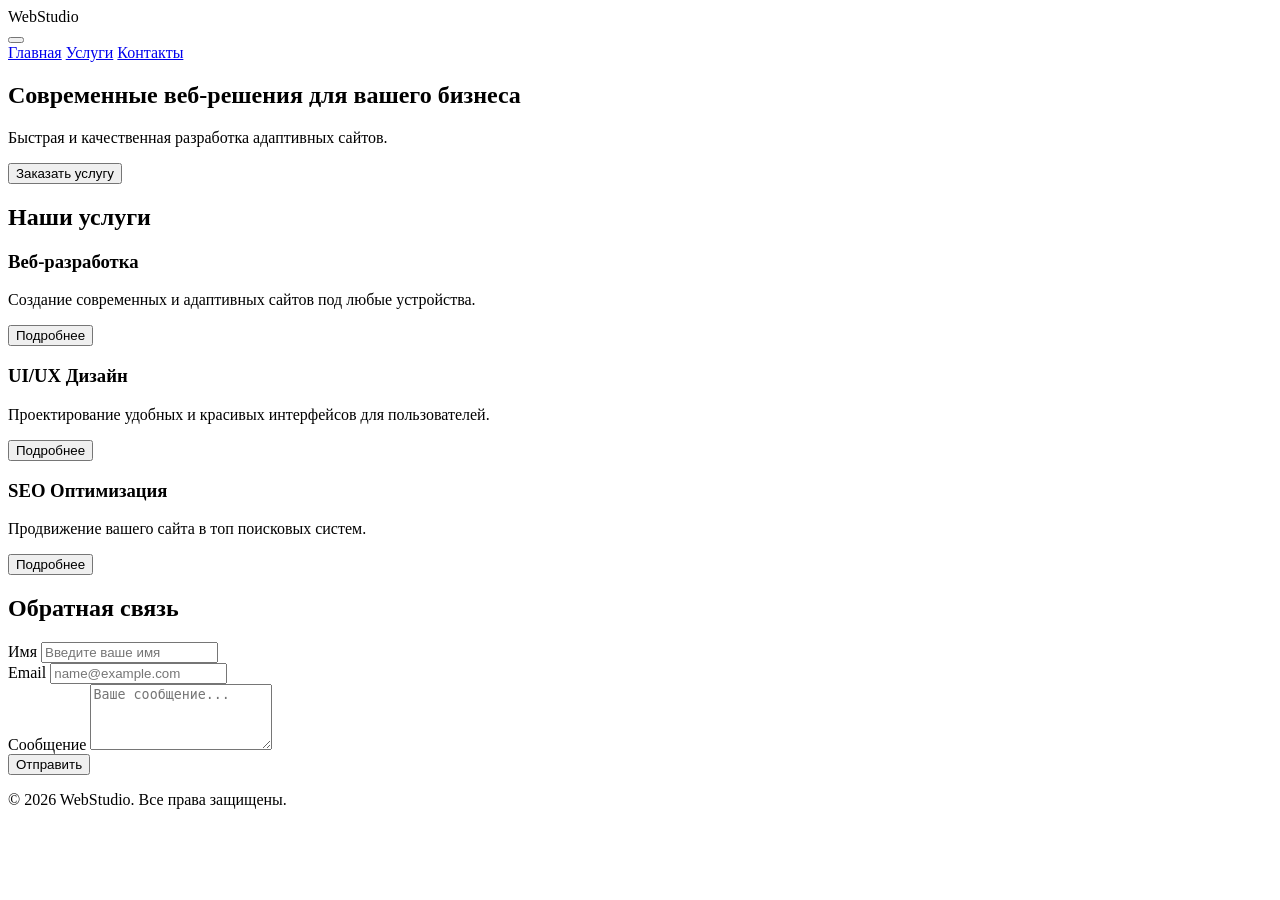
==== task2/index.html @ 6f7a4682 "Create index.html" ====
<!DOCTYPE html>
<html lang="ru">
<head>
  <meta charset="UTF-8">
  <!-- Обязательный метатег для адаптивности на мобильных -->
  <meta name="viewport" content="width=device-width, initial-scale=1.0">
  <title>Лендинг - IT Услуги</title>
  <link rel="stylesheet" href="style.css">
</head>
<body>

  <!-- Крупная сетка страницы будет на CSS Grid -->
  <div class="page-grid">

    <!-- 1. Шапка (Header) -->
    <header class="header">
      <div class="logo">WebStudio</div>
      
      <!-- Гамбургер-меню (визуально для мобильных через CSS) -->
      <button class="burger-btn" aria-label="Открыть меню">
        <span class="burger-line"></span>
        <span class="burger-line"></span>
        <span class="burger-line"></span>
      </button>

      <!-- Навигация (внутри карточек/компонентов — Flexbox) -->
      <nav class="nav">
        <a href="#hero" class="nav-link">Главная</a>
        <a href="#services" class="nav-link">Услуги</a>
        <a href="#contact" class="nav-link">Контакты</a>
      </nav>
    </header>

    <!-- 2. Герой-секция (Hero) -->
    <section id="hero" class="hero">
      <div class="hero-content">
        <h1>Современные веб-решения для вашего бизнеса</h1>
        <p>Быстрая и качественная разработка адаптивных сайтов.</p>
        <button class="btn btn-primary">Заказать услугу</button>
      </div>
    </section>

    <!-- 3. Карточки услуг -->
    <section id="services" class="services">
      <h2>Наши услуги</h2>
      <div class="cards-grid">
        <article class="card">
          <h3>Веб-разработка</h3>
          <p>Создание современных и адаптивных сайтов под любые устройства.</p>
          <button class="btn btn-card">Подробнее</button>
        </article>
        <article class="card">
          <h3>UI/UX Дизайн</h3>
          <p>Проектирование удобных и красивых интерфейсов для пользователей.</p>
          <button class="btn btn-card">Подробнее</button>
        </article>
        <article class="card">
          <h3>SEO Оптимизация</h3>
          <p>Продвижение вашего сайта в топ поисковых систем.</p>
          <button class="btn btn-card">Подробнее</button>
        </article>
      </div>
    </section>

    <!-- 4. Форма обратной связи -->
    <section id="contact" class="contact">
      <h2>Обратная связь</h2>
      <form class="contact-form" action="#" method="post" onclick="return false;">
        <div class="form-group">
          <label for="name">Имя</label>
          <input type="text" id="name" name="name" placeholder="Введите ваше имя" required>
        </div>
        <div class="form-group">
          <label for="email">Email</label>
          <input type="email" id="email" name="email" placeholder="name@example.com" required>
        </div>
        <div class="form-group">
          <label for="message">Сообщение</label>
          <textarea id="message" name="message" rows="4" placeholder="Ваше сообщение..." required></textarea>
        </div>
        <button type="submit" class="btn btn-submit">Отправить</button>
      </form>
    </section>

    <!-- 5. Футер (Footer) -->
    <footer class="footer">
      <p>&copy; 2026 WebStudio. Все права защищены.</p>
    </footer>

  </div>

</body>
</html>
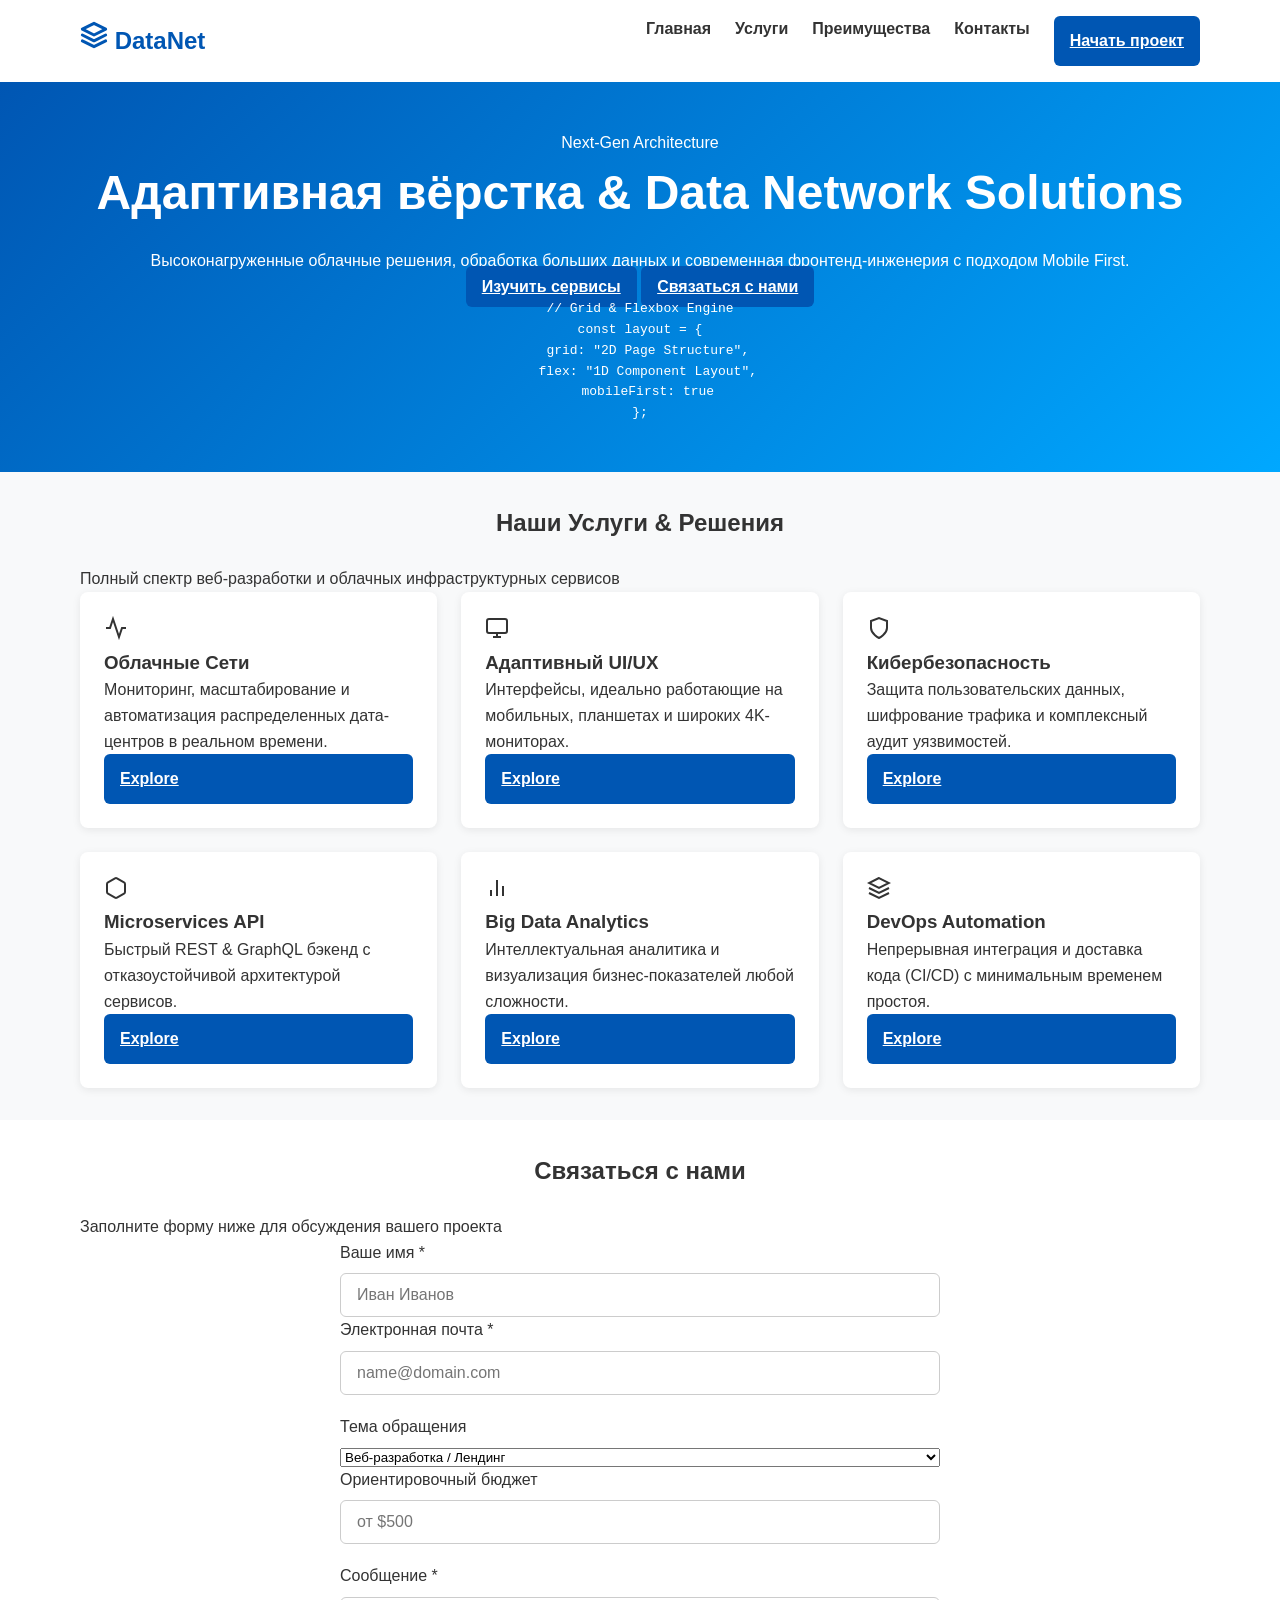
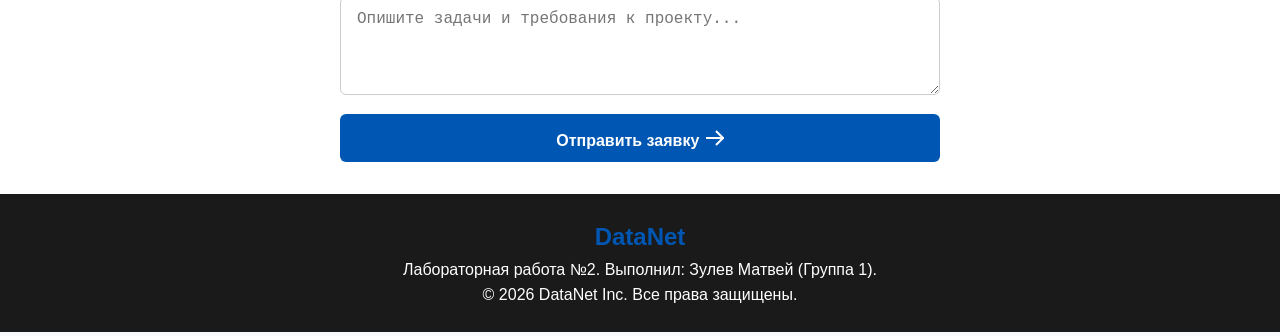
==== commit b9060d2c: "Update index.html" ====
--- a/task2/index.html
+++ b/task2/index.html
@@ -2,89 +2,213 @@
 <html lang="ru">
 <head>
   <meta charset="UTF-8">
-  <!-- Обязательный метатег для адаптивности на мобильных -->
+  <!-- Обязательный метатег для адаптивности на мобильных устройствах -->
   <meta name="viewport" content="width=device-width, initial-scale=1.0">
-  <title>Лендинг - IT Услуги</title>
+  <title>Data Network & Cloud Tech - Лабораторная №2</title>
   <link rel="stylesheet" href="style.css">
+  <!-- Подключение Google Fonts для красивой типографики -->
+  <link rel="preconnect" href="https://fonts.googleapis.com">
+  <link rel="preconnect" href="https://fonts.gstatic.com" crossorigin>
+  <link href="https://fonts.googleapis.com/css2?family=Inter:wght@400;500;600;700;800&display=swap" rel="stylesheet">
 </head>
 <body>
 
-  <!-- Крупная сетка страницы будет на CSS Grid -->
+  <!-- Глобальная структурная сетка страницы на CSS Grid -->
   <div class="page-grid">
 
-    <!-- 1. Шапка (Header) -->
+    <!-- 1. ХЕДЕР (HEADER) -->
     <header class="header">
-      <div class="logo">WebStudio</div>
-      
-      <!-- Гамбургер-меню (визуально для мобильных через CSS) -->
+      <div class="logo">
+        <svg width="28" height="28" viewBox="0 0 24 24" fill="none" stroke="currentColor" stroke-width="2.5" stroke-linecap="round" stroke-linejoin="round">
+          <path d="M12 2L2 7l10 5 10-5-10-5z"></path>
+          <path d="M2 17l10 5 10-5"></path>
+          <path d="M2 12l10 5 10-5"></path>
+        </svg>
+        <span>DataNet</span>
+      </div>
+
+      <!-- Иконка-гамбургер для мобильных (CSS-only / SVG) -->
       <button class="burger-btn" aria-label="Открыть меню">
         <span class="burger-line"></span>
         <span class="burger-line"></span>
         <span class="burger-line"></span>
       </button>
 
-      <!-- Навигация (внутри карточек/компонентов — Flexbox) -->
+      <!-- Навигационное меню (Flexbox) -->
       <nav class="nav">
         <a href="#hero" class="nav-link">Главная</a>
         <a href="#services" class="nav-link">Услуги</a>
+        <a href="#features" class="nav-link">Преимущества</a>
         <a href="#contact" class="nav-link">Контакты</a>
+        <a href="#contact" class="btn btn-header">Начать проект</a>
       </nav>
     </header>
 
-    <!-- 2. Герой-секция (Hero) -->
+    <!-- 2. ГЕРОЙ-СЕКЦИЯ (HERO) -->
     <section id="hero" class="hero">
-      <div class="hero-content">
-        <h1>Современные веб-решения для вашего бизнеса</h1>
-        <p>Быстрая и качественная разработка адаптивных сайтов.</p>
-        <button class="btn btn-primary">Заказать услугу</button>
+      <div class="hero-container">
+        <div class="hero-content">
+          <span class="badge">Next-Gen Architecture</span>
+          <h1>Адаптивная вёрстка & Data Network Solutions</h1>
+          <p>
+            Высоконагруженные облачные решения, обработка больших данных и современная фронтенд-инженерия с подходом Mobile First.
+          </p>
+          <div class="hero-actions">
+            <a href="#services" class="btn btn-primary">Изучить сервисы</a>
+            <a href="#contact" class="btn btn-secondary">Связаться с нами</a>
+          </div>
+        </div>
+
+        <div class="hero-visual">
+          <div class="hero-card-preview">
+            <div class="code-dots">
+              <span></span><span></span><span></span>
+            </div>
+            <pre><code>// Grid & Flexbox Engine
+const layout = {
+  grid: "2D Page Structure",
+  flex: "1D Component Layout",
+  mobileFirst: true
+};</code></pre>
+          </div>
+        </div>
       </div>
     </section>
 
-    <!-- 3. Карточки услуг -->
+    <!-- 3. СЕКЦИЯ УСЛУГ (SERVICES) -->
     <section id="services" class="services">
-      <h2>Наши услуги</h2>
+      <div class="section-header">
+        <h2>Наши Услуги & Решения</h2>
+        <p>Полный спектр веб-разработки и облачных инфраструктурных сервисов</p>
+      </div>
+
+      <!-- Карточки услуг на CSS Grid -->
       <div class="cards-grid">
-        <article class="card">
-          <h3>Веб-разработка</h3>
-          <p>Создание современных и адаптивных сайтов под любые устройства.</p>
-          <button class="btn btn-card">Подробнее</button>
-        </article>
-        <article class="card">
-          <h3>UI/UX Дизайн</h3>
-          <p>Проектирование удобных и красивых интерфейсов для пользователей.</p>
-          <button class="btn btn-card">Подробнее</button>
-        </article>
-        <article class="card">
-          <h3>SEO Оптимизация</h3>
-          <p>Продвижение вашего сайта в топ поисковых систем.</p>
-          <button class="btn btn-card">Подробнее</button>
-        </article>
+        
+        <!-- Карточка 1 -->
+        <article class="card card-purple">
+          <div class="card-icon">
+            <svg width="24" height="24" fill="none" stroke="currentColor" stroke-width="2"><path d="M22 12h-4l-3 9L9 3l-3 9H2"/></svg>
+          </div>
+          <h3>Облачные Сети</h3>
+          <p>Мониторинг, масштабирование и автоматизация распределенных дата-центров в реальном времени.</p>
+          <a href="#contact" class="btn btn-card">Explore</a>
+        </article>
+
+        <!-- Карточка 2 -->
+        <article class="card card-blue">
+          <div class="card-icon">
+            <svg width="24" height="24" fill="none" stroke="currentColor" stroke-width="2"><rect x="2" y="3" width="20" height="14" rx="2" ry="2"/><line x1="8" y1="21" x2="16" y2="21"/><line x1="12" y1="17" x2="12" y2="21"/></svg>
+          </div>
+          <h3>Адаптивный UI/UX</h3>
+          <p>Интерфейсы, идеально работающие на мобильных, планшетах и широких 4K-мониторах.</p>
+          <a href="#contact" class="btn btn-card">Explore</a>
+        </article>
+
+        <!-- Карточка 3 -->
+        <article class="card card-indigo">
+          <div class="card-icon">
+            <svg width="24" height="24" fill="none" stroke="currentColor" stroke-width="2"><path d="M12 22s8-4 8-10V5l-8-3-8 3v7c0 6 8 10 8 10z"/></svg>
+          </div>
+          <h3>Кибербезопасность</h3>
+          <p>Защита пользовательских данных, шифрование трафика и комплексный аудит уязвимостей.</p>
+          <a href="#contact" class="btn btn-card">Explore</a>
+        </article>
+
+        <!-- Карточка 4 -->
+        <article class="card card-teal">
+          <div class="card-icon">
+            <svg width="24" height="24" fill="none" stroke="currentColor" stroke-width="2"><path d="M21 16V8a2 2 0 0 0-1-1.73l-7-4a2 2 0 0 0-2 0l-7 4A2 2 0 0 0 3 8v8a2 2 0 0 0 1 1.73l7 4a2 2 0 0 0 2 0l7-4A2 2 0 0 0 21 16z"/></svg>
+          </div>
+          <h3>Microservices API</h3>
+          <p>Быстрый REST & GraphQL бэкенд с отказоустойчивой архитектурой сервисов.</p>
+          <a href="#contact" class="btn btn-card">Explore</a>
+        </article>
+
+        <!-- Карточка 5 -->
+        <article class="card card-green">
+          <div class="card-icon">
+            <svg width="24" height="24" fill="none" stroke="currentColor" stroke-width="2"><line x1="18" y1="20" x2="18" y2="10"/><line x1="12" y1="20" x2="12" y2="4"/><line x1="6" y1="20" x2="6" y2="14"/></svg>
+          </div>
+          <h3>Big Data Analytics</h3>
+          <p>Интеллектуальная аналитика и визуализация бизнес-показателей любой сложности.</p>
+          <a href="#contact" class="btn btn-card">Explore</a>
+        </article>
+
+        <!-- Карточка 6 -->
+        <article class="card card-dark">
+          <div class="card-icon">
+            <svg width="24" height="24" fill="none" stroke="currentColor" stroke-width="2"><polygon points="12 2 2 7 12 12 22 7 12 2"/><polyline points="2 17 12 22 22 17"/><polyline points="2 12 12 17 22 12"/></svg>
+          </div>
+          <h3>DevOps Automation</h3>
+          <p>Непрерывная интеграция и доставка кода (CI/CD) с минимальным временем простоя.</p>
+          <a href="#contact" class="btn btn-card">Explore</a>
+        </article>
+
       </div>
     </section>
 
-    <!-- 4. Форма обратной связи -->
+    <!-- 4. ФОРМА ОБРАТНОЙ СВЯЗИ (CONTACT FORM) -->
     <section id="contact" class="contact">
-      <h2>Обратная связь</h2>
-      <form class="contact-form" action="#" method="post" onclick="return false;">
-        <div class="form-group">
-          <label for="name">Имя</label>
-          <input type="text" id="name" name="name" placeholder="Введите ваше имя" required>
-        </div>
-        <div class="form-group">
-          <label for="email">Email</label>
-          <input type="email" id="email" name="email" placeholder="name@example.com" required>
-        </div>
-        <div class="form-group">
-          <label for="message">Сообщение</label>
-          <textarea id="message" name="message" rows="4" placeholder="Ваше сообщение..." required></textarea>
-        </div>
-        <button type="submit" class="btn btn-submit">Отправить</button>
-      </form>
+      <div class="contact-card">
+        <div class="contact-header">
+          <h2>Связаться с нами</h2>
+          <p>Заполните форму ниже для обсуждения вашего проекта</p>
+        </div>
+
+        <form class="contact-form" action="#" method="post" onclick="return false;">
+          <div class="form-row">
+            <div class="form-group">
+              <label for="name">Ваше имя *</label>
+              <input type="text" id="name" name="name" placeholder="Иван Иванов" required>
+            </div>
+            <div class="form-group">
+              <label for="email">Электронная почта *</label>
+              <input type="email" id="email" name="email" placeholder="name@domain.com" required>
+            </div>
+          </div>
+
+          <div class="form-row">
+            <div class="form-group">
+              <label for="subject">Тема обращения</label>
+              <select id="subject" name="subject">
+                <option value="web">Веб-разработка / Лендинг</option>
+                <option value="cloud">Облачные сервисы</option>
+                <option value="other">Другой вопрос</option>
+              </select>
+            </div>
+            <div class="form-group">
+              <label for="budget">Ориентировочный бюджет</label>
+              <input type="text" id="budget" name="budget" placeholder="от $500">
+            </div>
+          </div>
+
+          <div class="form-group">
+            <label for="message">Сообщение *</label>
+            <textarea id="message" name="message" rows="4" placeholder="Опишите задачи и требования к проекту..." required></textarea>
+          </div>
+
+          <button type="submit" class="btn btn-submit">
+            <span>Отправить заявку</span>
+            <svg width="20" height="20" fill="none" stroke="currentColor" stroke-width="2"><line x1="2" y1="12" x2="22" y2="12"/><polyline points="12 5 19 12 12 19"/></svg>
+          </button>
+        </form>
+      </div>
     </section>
 
-    <!-- 5. Футер (Footer) -->
+    <!-- 5. ФУТЕР (FOOTER) -->
     <footer class="footer">
-      <p>&copy; 2026 WebStudio. Все права защищены.</p>
+      <div class="footer-content">
+        <div class="footer-brand">
+          <div class="logo logo-light">
+            <span>DataNet</span>
+          </div>
+          <p>Лабораторная работа №2. Выполнил: Зулев Матвей (Группа 1).</p>
+        </div>
+        <div class="footer-links">
+          <span>&copy; 2026 DataNet Inc. Все права защищены.</span>
+        </div>
+      </div>
     </footer>
 
   </div>
--- a/task2/style.css
+++ b/task2/style.css
@@ -0,0 +1,234 @@
+/* ==========================================================================
+   1. БАЗОВЫЕ СТИЛИ (MOBILE FIRST — до 767px)
+   ========================================================================== */
+
+* {
+  box-sizing: border-box;
+  margin: 0;
+  padding: 0;
+}
+
+body {
+  font-family: 'Segoe UI', Tahoma, Geneva, Verdana, sans-serif;
+  line-height: 1.6;
+  color: #333;
+  background-color: #f8f9fa;
+}
+
+/* Крупная структурная сетка страницы на CSS Grid */
+.page-grid {
+  display: grid;
+  grid-template-columns: 1fr;
+  grid-template-rows: auto auto auto auto auto;
+  min-height: 100vh;
+}
+
+/* Хедер (Flexbox внутри компонента) */
+.header {
+  display: flex;
+  justify-content: space-between;
+  align-items: center;
+  padding: 1rem 1.5rem;
+  background-color: #ffffff;
+  box-shadow: 0 2px 4px rgba(0, 0, 0, 0.1);
+}
+
+.logo {
+  font-size: 1.5rem;
+  font-weight: bold;
+  color: #0056b3;
+}
+
+/* Иконка-гамбургер на мобильных */
+.burger-btn {
+  display: flex;
+  flex-direction: column;
+  justify-content: space-around;
+  width: 44px;  /* Touch-friendly (минимум 44x44px) */
+  height: 44px; /* Touch-friendly */
+  padding: 8px;
+  background: transparent;
+  border: none;
+  cursor: pointer;
+}
+
+.burger-line {
+  width: 100%;
+  height: 3px;
+  background-color: #333;
+  border-radius: 2px;
+}
+
+/* На мобильном меню скрыто, показывается только гамбургер */
+.nav {
+  display: none;
+}
+
+/* Герой-секция */
+.hero {
+  padding: 3rem 1.5rem;
+  background: linear-gradient(135deg, #0056b3, #00a8ff);
+  color: #ffffff;
+  text-align: center;
+}
+
+.hero h1 {
+  font-size: 1.8rem;
+  margin-bottom: 1rem;
+}
+
+/* Карточки (CSS Grid) */
+.services {
+  padding: 2rem 1.5rem;
+}
+
+.services h2, .contact h2 {
+  text-align: center;
+  margin-bottom: 1.5rem;
+}
+
+.cards-grid {
+  display: grid;
+  grid-template-columns: 1fr;
+  gap: 1.5rem;
+}
+
+/* Внутренняя раскладка карточки через Flexbox */
+.card {
+  display: flex;
+  flex-direction: column;
+  justify-content: space-between;
+  background: #ffffff;
+  padding: 1.5rem;
+  border-radius: 8px;
+  box-shadow: 0 2px 8px rgba(0, 0, 0, 0.08);
+
+  /* Требование: плавный переход transition */
+  transition: transform 0.3s ease, box-shadow 0.3s ease;
+}
+
+/* Плавный эффект при наведении (scale) */
+.card:hover {
+  transform: translateY(-5px) scale(1.02);
+  box-shadow: 0 8px 16px rgba(0, 0, 0, 0.15);
+}
+
+/* Форма обратной связи */
+.contact {
+  padding: 2rem 1.5rem;
+  background-color: #ffffff;
+}
+
+.contact-form {
+  display: flex;
+  flex-direction: column;
+  gap: 1.2rem;
+  max-width: 600px;
+  margin: 0 auto;
+}
+
+.form-group {
+  display: flex;
+  flex-direction: column;
+  gap: 0.5rem;
+}
+
+/* Поля ввода и кнопки: минимальный размер 44px для touch-friendly */
+input, textarea, .btn {
+  min-height: 44px;
+  padding: 0.75rem 1rem;
+  border: 1px solid #ccc;
+  border-radius: 6px;
+  font-size: 1rem;
+  width: 100%;
+}
+
+/* Состояния :hover и :focus для элементов формы */
+input:focus, textarea:focus {
+  outline: none;
+  border-color: #0056b3;
+  box-shadow: 0 0 0 3px rgba(0, 86, 179, 0.25);
+}
+
+.btn {
+  background-color: #0056b3;
+  color: #ffffff;
+  border: none;
+  font-weight: bold;
+  cursor: pointer;
+
+  /* Требование: плавное изменение цвета при наведении */
+  transition: background-color 0.25s ease;
+}
+
+.btn:hover {
+  background-color: #003d82;
+}
+
+.btn:focus {
+  outline: 3px solid #80bdff;
+}
+
+/* Футер */
+.footer {
+  text-align: center;
+  padding: 1.5rem;
+  background-color: #1a1a1a;
+  color: #ffffff;
+}
+
+
+/* ==========================================================================
+   2. КОНТРОЛЬНАЯ ТОЧКА 1: ПЛАНШЕТ (from 768px to 1199px)
+   ========================================================================== */
+@media (min-width: 768px) {
+  /* Прячем гамбургер, показываем навигацию */
+  .burger-btn {
+    display: none;
+  }
+
+  .nav {
+    display: flex;
+    gap: 1.5rem;
+  }
+
+  .nav-link {
+    text-decoration: none;
+    color: #333;
+    font-weight: 600;
+    transition: color 0.2s ease;
+  }
+
+  .nav-link:hover {
+    color: #0056b3;
+  }
+
+  .hero h1 {
+    font-size: 2.4rem;
+  }
+
+  /* Карточки в 2 колонки на планшете */
+  .cards-grid {
+    grid-template-columns: repeat(2, 1fr);
+  }
+}
+
+
+/* ==========================================================================
+   3. КОНТРОЛЬНАЯ ТОЧКА 2: ДЕСКТОП (from 1200px)
+   ========================================================================== */
+@media (min-width: 1200px) {
+  .header, .hero, .services, .contact {
+    padding-left: 5rem;
+    padding-right: 5rem;
+  }
+
+  /* Карточки в 3 колонки на десктопе */
+  .cards-grid {
+    grid-template-columns: repeat(3, 1fr);
+  }
+
+  .hero h1 {
+    font-size: 3rem;
+  }
+}
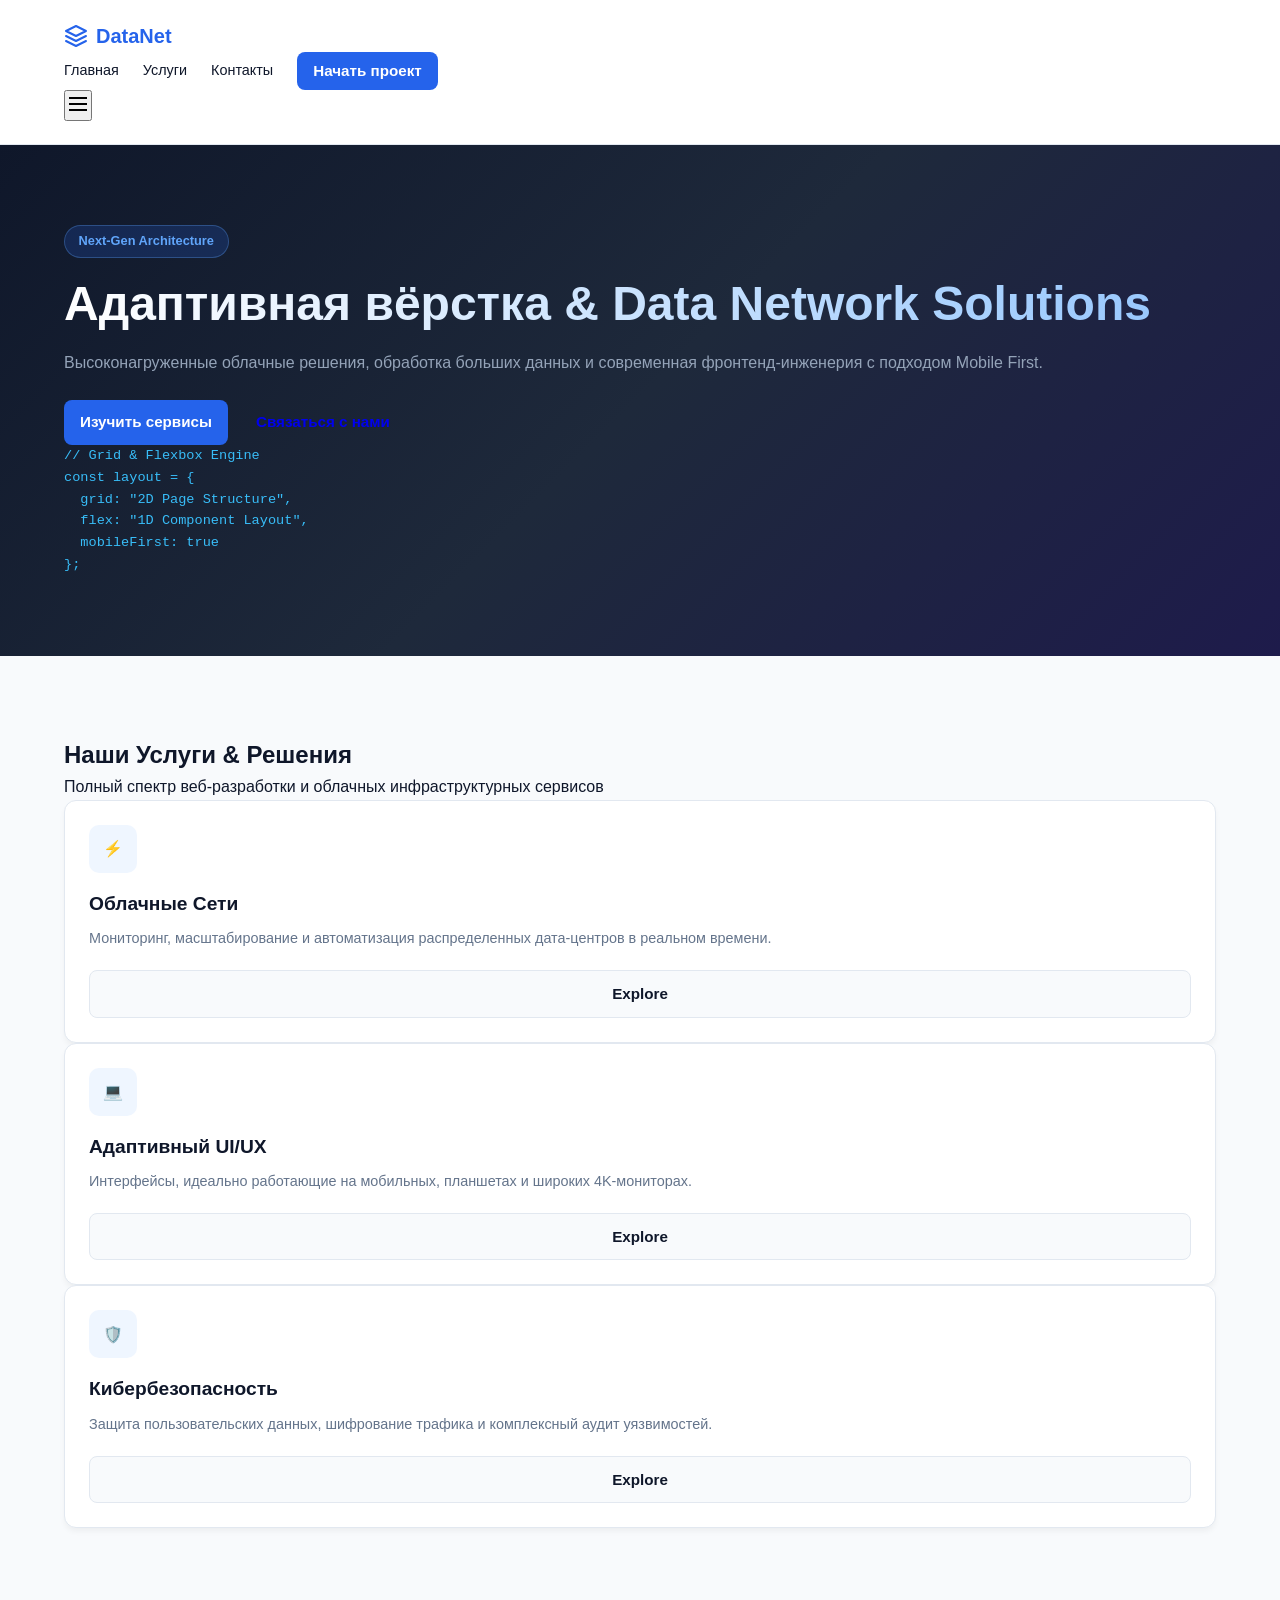
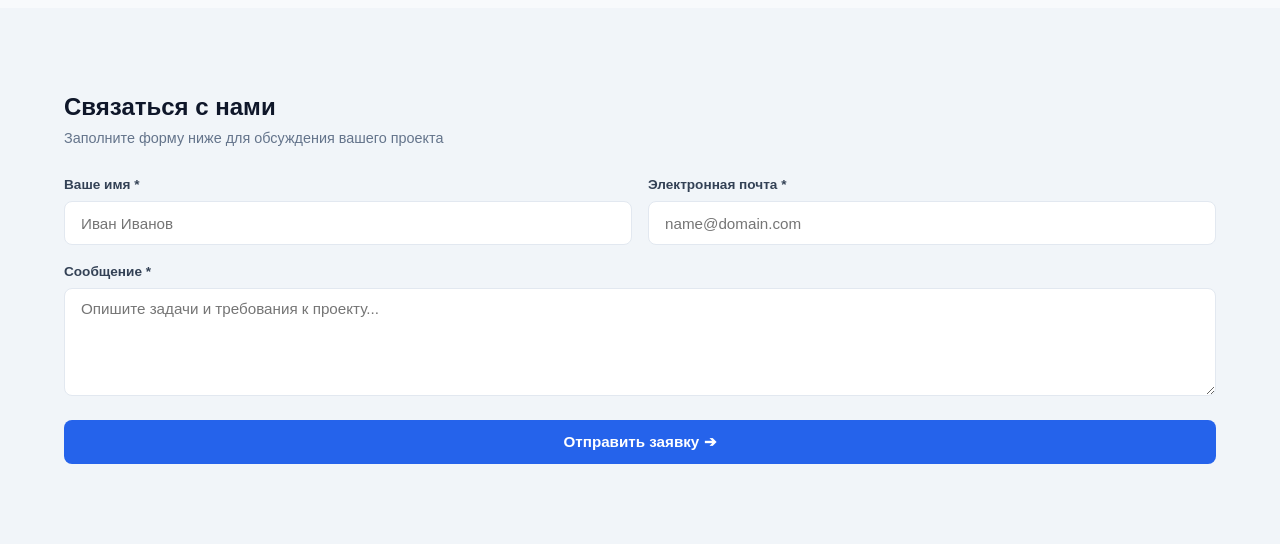
==== commit b341335a: "Update index.html" ====
--- a/task2/index.html
+++ b/task2/index.html
@@ -2,161 +2,112 @@
 <html lang="ru">
 <head>
   <meta charset="UTF-8">
-  <!-- Обязательный метатег для адаптивности на мобильных устройствах -->
   <meta name="viewport" content="width=device-width, initial-scale=1.0">
   <title>Data Network & Cloud Tech - Лабораторная №2</title>
   <link rel="stylesheet" href="style.css">
-  <!-- Подключение Google Fonts для красивой типографики -->
-  <link rel="preconnect" href="https://fonts.googleapis.com">
-  <link rel="preconnect" href="https://fonts.gstatic.com" crossorigin>
-  <link href="https://fonts.googleapis.com/css2?family=Inter:wght@400;500;600;700;800&display=swap" rel="stylesheet">
 </head>
 <body>
 
-  <!-- Глобальная структурная сетка страницы на CSS Grid -->
-  <div class="page-grid">
-
-    <!-- 1. ХЕДЕР (HEADER) -->
-    <header class="header">
+  <!-- Шапка сайта -->
+  <header class="header">
+    <div class="container header-inner">
       <div class="logo">
-        <svg width="28" height="28" viewBox="0 0 24 24" fill="none" stroke="currentColor" stroke-width="2.5" stroke-linecap="round" stroke-linejoin="round">
-          <path d="M12 2L2 7l10 5 10-5-10-5z"></path>
-          <path d="M2 17l10 5 10-5"></path>
-          <path d="M2 12l10 5 10-5"></path>
+        <svg width="24" height="24" viewBox="0 0 24 24" fill="none" stroke="currentColor" stroke-width="2" stroke-linecap="round" stroke-linejoin="round">
+          <polygon points="12 2 2 7 12 12 22 7 12 2"></polygon>
+          <polyline points="2 17 12 22 22 17"></polyline>
+          <polyline points="2 12 12 17 22 12"></polyline>
         </svg>
-        <span>DataNet</span>
+        DataNet
       </div>
-
-      <!-- Иконка-гамбургер для мобильных (CSS-only / SVG) -->
-      <button class="burger-btn" aria-label="Открыть меню">
-        <span class="burger-line"></span>
-        <span class="burger-line"></span>
-        <span class="burger-line"></span>
-      </button>
-
-      <!-- Навигационное меню (Flexbox) -->
-      <nav class="nav">
+      
+      <!-- Навигация без нерабочей ссылки "Преимущества" -->
+      <nav class="nav" id="nav-menu">
         <a href="#hero" class="nav-link">Главная</a>
         <a href="#services" class="nav-link">Услуги</a>
-        <a href="#features" class="nav-link">Преимущества</a>
         <a href="#contact" class="nav-link">Контакты</a>
         <a href="#contact" class="btn btn-header">Начать проект</a>
       </nav>
-    </header>
 
-    <!-- 2. ГЕРОЙ-СЕКЦИЯ (HERO) -->
+      <!-- Бургер-меню (обязательно для мобильной версии по ТЗ) -->
+      <button class="burger-menu" aria-label="Открыть меню">
+        <svg width="24" height="24" viewBox="0 0 24 24" fill="none" stroke="currentColor" stroke-width="2">
+          <line x1="3" y1="12" x2="21" y2="12"></line>
+          <line x1="3" y1="6" x2="21" y2="6"></line>
+          <line x1="3" y1="18" x2="21" y2="18"></line>
+        </svg>
+      </button>
+    </div>
+  </header>
+
+  <main>
+    <!-- Главный экран -->
     <section id="hero" class="hero">
-      <div class="hero-container">
-        <div class="hero-content">
+      <div class="container hero-content">
+        <div class="hero-text">
           <span class="badge">Next-Gen Architecture</span>
           <h1>Адаптивная вёрстка & Data Network Solutions</h1>
-          <p>
-            Высоконагруженные облачные решения, обработка больших данных и современная фронтенд-инженерия с подходом Mobile First.
-          </p>
+          <p>Высоконагруженные облачные решения, обработка больших данных и современная фронтенд-инженерия с подходом Mobile First.</p>
+          
+          <!-- Исправленный блок с кнопками (в один ряд) -->
           <div class="hero-actions">
             <a href="#services" class="btn btn-primary">Изучить сервисы</a>
-            <a href="#contact" class="btn btn-secondary">Связаться с нами</a>
+            <a href="#contact" class="btn btn-outline">Связаться с нами</a>
           </div>
         </div>
 
-        <div class="hero-visual">
-          <div class="hero-card-preview">
-            <div class="code-dots">
-              <span></span><span></span><span></span>
-            </div>
-            <pre><code>// Grid & Flexbox Engine
+        <div class="hero-code">
+<pre><code>// Grid & Flexbox Engine
 const layout = {
   grid: "2D Page Structure",
   flex: "1D Component Layout",
   mobileFirst: true
 };</code></pre>
+        </div>
+      </div>
+    </section>
+
+    <!-- Услуги -->
+    <section id="services" class="services">
+      <div class="container">
+        <div class="services-header">
+          <h2>Наши Услуги & Решения</h2>
+          <p>Полный спектр веб-разработки и облачных инфраструктурных сервисов</p>
+        </div>
+        
+        <div class="grid-container">
+          <div class="card">
+            <div class="card-icon">⚡</div>
+            <h3>Облачные Сети</h3>
+            <p>Мониторинг, масштабирование и автоматизация распределенных дата-центров в реальном времени.</p>
+            <a href="#" class="btn btn-card">Explore</a>
+          </div>
+          <div class="card">
+            <div class="card-icon">💻</div>
+            <h3>Адаптивный UI/UX</h3>
+            <p>Интерфейсы, идеально работающие на мобильных, планшетах и широких 4K-мониторах.</p>
+            <a href="#" class="btn btn-card">Explore</a>
+          </div>
+          <div class="card">
+            <div class="card-icon">🛡️</div>
+            <h3>Кибербезопасность</h3>
+            <p>Защита пользовательских данных, шифрование трафика и комплексный аудит уязвимостей.</p>
+            <a href="#" class="btn btn-card">Explore</a>
           </div>
         </div>
       </div>
     </section>
 
-    <!-- 3. СЕКЦИЯ УСЛУГ (SERVICES) -->
-    <section id="services" class="services">
-      <div class="section-header">
-        <h2>Наши Услуги & Решения</h2>
-        <p>Полный спектр веб-разработки и облачных инфраструктурных сервисов</p>
-      </div>
-
-      <!-- Карточки услуг на CSS Grid -->
-      <div class="cards-grid">
-        
-        <!-- Карточка 1 -->
-        <article class="card card-purple">
-          <div class="card-icon">
-            <svg width="24" height="24" fill="none" stroke="currentColor" stroke-width="2"><path d="M22 12h-4l-3 9L9 3l-3 9H2"/></svg>
-          </div>
-          <h3>Облачные Сети</h3>
-          <p>Мониторинг, масштабирование и автоматизация распределенных дата-центров в реальном времени.</p>
-          <a href="#contact" class="btn btn-card">Explore</a>
-        </article>
-
-        <!-- Карточка 2 -->
-        <article class="card card-blue">
-          <div class="card-icon">
-            <svg width="24" height="24" fill="none" stroke="currentColor" stroke-width="2"><rect x="2" y="3" width="20" height="14" rx="2" ry="2"/><line x1="8" y1="21" x2="16" y2="21"/><line x1="12" y1="17" x2="12" y2="21"/></svg>
-          </div>
-          <h3>Адаптивный UI/UX</h3>
-          <p>Интерфейсы, идеально работающие на мобильных, планшетах и широких 4K-мониторах.</p>
-          <a href="#contact" class="btn btn-card">Explore</a>
-        </article>
-
-        <!-- Карточка 3 -->
-        <article class="card card-indigo">
-          <div class="card-icon">
-            <svg width="24" height="24" fill="none" stroke="currentColor" stroke-width="2"><path d="M12 22s8-4 8-10V5l-8-3-8 3v7c0 6 8 10 8 10z"/></svg>
-          </div>
-          <h3>Кибербезопасность</h3>
-          <p>Защита пользовательских данных, шифрование трафика и комплексный аудит уязвимостей.</p>
-          <a href="#contact" class="btn btn-card">Explore</a>
-        </article>
-
-        <!-- Карточка 4 -->
-        <article class="card card-teal">
-          <div class="card-icon">
-            <svg width="24" height="24" fill="none" stroke="currentColor" stroke-width="2"><path d="M21 16V8a2 2 0 0 0-1-1.73l-7-4a2 2 0 0 0-2 0l-7 4A2 2 0 0 0 3 8v8a2 2 0 0 0 1 1.73l7 4a2 2 0 0 0 2 0l7-4A2 2 0 0 0 21 16z"/></svg>
-          </div>
-          <h3>Microservices API</h3>
-          <p>Быстрый REST & GraphQL бэкенд с отказоустойчивой архитектурой сервисов.</p>
-          <a href="#contact" class="btn btn-card">Explore</a>
-        </article>
-
-        <!-- Карточка 5 -->
-        <article class="card card-green">
-          <div class="card-icon">
-            <svg width="24" height="24" fill="none" stroke="currentColor" stroke-width="2"><line x1="18" y1="20" x2="18" y2="10"/><line x1="12" y1="20" x2="12" y2="4"/><line x1="6" y1="20" x2="6" y2="14"/></svg>
-          </div>
-          <h3>Big Data Analytics</h3>
-          <p>Интеллектуальная аналитика и визуализация бизнес-показателей любой сложности.</p>
-          <a href="#contact" class="btn btn-card">Explore</a>
-        </article>
-
-        <!-- Карточка 6 -->
-        <article class="card card-dark">
-          <div class="card-icon">
-            <svg width="24" height="24" fill="none" stroke="currentColor" stroke-width="2"><polygon points="12 2 2 7 12 12 22 7 12 2"/><polyline points="2 17 12 22 22 17"/><polyline points="2 12 12 17 22 12"/></svg>
-          </div>
-          <h3>DevOps Automation</h3>
-          <p>Непрерывная интеграция и доставка кода (CI/CD) с минимальным временем простоя.</p>
-          <a href="#contact" class="btn btn-card">Explore</a>
-        </article>
-
-      </div>
-    </section>
-
-    <!-- 4. ФОРМА ОБРАТНОЙ СВЯЗИ (CONTACT FORM) -->
+    <!-- Контакты -->
     <section id="contact" class="contact">
-      <div class="contact-card">
+      <div class="container">
+        <!-- Центрированный заголовок и подпись -->
         <div class="contact-header">
           <h2>Связаться с нами</h2>
           <p>Заполните форму ниже для обсуждения вашего проекта</p>
         </div>
 
-        <form class="contact-form" action="#" method="post" onclick="return false;">
+        <!-- Очищенная форма (без бюджета и темы) -->
+        <form class="contact-form" action="#" method="post" onsubmit="event.preventDefault();">
           <div class="form-row">
             <div class="form-group">
               <label for="name">Ваше имя *</label>
@@ -168,50 +119,18 @@
             </div>
           </div>
 
-          <div class="form-row">
-            <div class="form-group">
-              <label for="subject">Тема обращения</label>
-              <select id="subject" name="subject">
-                <option value="web">Веб-разработка / Лендинг</option>
-                <option value="cloud">Облачные сервисы</option>
-                <option value="other">Другой вопрос</option>
-              </select>
-            </div>
-            <div class="form-group">
-              <label for="budget">Ориентировочный бюджет</label>
-              <input type="text" id="budget" name="budget" placeholder="от $500">
-            </div>
-          </div>
-
           <div class="form-group">
             <label for="message">Сообщение *</label>
-            <textarea id="message" name="message" rows="4" placeholder="Опишите задачи и требования к проекту..." required></textarea>
+            <textarea id="message" name="message" rows="5" placeholder="Опишите задачи и требования к проекту..." required></textarea>
           </div>
 
           <button type="submit" class="btn btn-submit">
-            <span>Отправить заявку</span>
-            <svg width="20" height="20" fill="none" stroke="currentColor" stroke-width="2"><line x1="2" y1="12" x2="22" y2="12"/><polyline points="12 5 19 12 12 19"/></svg>
+            Отправить заявку ➔
           </button>
         </form>
       </div>
     </section>
-
-    <!-- 5. ФУТЕР (FOOTER) -->
-    <footer class="footer">
-      <div class="footer-content">
-        <div class="footer-brand">
-          <div class="logo logo-light">
-            <span>DataNet</span>
-          </div>
-          <p>Лабораторная работа №2. Выполнил: Зулев Матвей (Группа 1).</p>
-        </div>
-        <div class="footer-links">
-          <span>&copy; 2026 DataNet Inc. Все права защищены.</span>
-        </div>
-      </div>
-    </footer>
-
-  </div>
+  </main>
 
 </body>
 </html>
--- a/task2/style.css
+++ b/task2/style.css
@@ -1,6 +1,20 @@
 /* ==========================================================================
-   1. БАЗОВЫЕ СТИЛИ (MOBILE FIRST — до 767px)
+   1. БАЗОВЫЕ СТИЛИ СБРОСА И ПЕРЕМЕННЫЕ
    ========================================================================== */
+
+:root {
+  --primary: #2563eb;
+  --primary-hover: #1d4ed8;
+  --dark-bg: #0f172a;
+  --dark-card: #1e293b;
+  --light-bg: #f8fafc;
+  --white: #ffffff;
+  --text-dark: #0f172a;
+  --text-muted: #64748b;
+  --border-color: #e2e8f0;
+  --radius: 12px;
+  --transition: all 0.3s cubic-bezier(0.4, 0, 0.2, 1);
+}
 
 * {
   box-sizing: border-box;
@@ -8,14 +22,22 @@
   padding: 0;
 }
 
+html {
+  scroll-behavior: smooth;
+}
+
 body {
-  font-family: 'Segoe UI', Tahoma, Geneva, Verdana, sans-serif;
+  font-family: 'Inter', -apple-system, BlinkMacSystemFont, sans-serif;
   line-height: 1.6;
-  color: #333;
-  background-color: #f8f9fa;
-}
-
-/* Крупная структурная сетка страницы на CSS Grid */
+  color: var(--text-dark);
+  background-color: var(--light-bg);
+}
+
+/* ==========================================================================
+   2. MOBILE FIRST (Базовые стили для ширины до 767px)
+   ========================================================================== */
+
+/* Крупная структурная сетка всей страницы через CSS Grid */
 .page-grid {
   display: grid;
   grid-template-columns: 1fr;
@@ -23,212 +45,477 @@
   min-height: 100vh;
 }
 
-/* Хедер (Flexbox внутри компонента) */
+/* Хедер (Flexbox внутри) */
 .header {
   display: flex;
   justify-content: space-between;
   align-items: center;
-  padding: 1rem 1.5rem;
-  background-color: #ffffff;
-  box-shadow: 0 2px 4px rgba(0, 0, 0, 0.1);
+  padding: 1rem 1.25rem;
+  background: rgba(255, 255, 255, 0.95);
+  backdrop-filter: blur(10px);
+  position: sticky;
+  top: 0;
+  z-index: 100;
+  border-bottom: 1px solid var(--border-color);
 }
 
 .logo {
-  font-size: 1.5rem;
-  font-weight: bold;
-  color: #0056b3;
-}
-
-/* Иконка-гамбургер на мобильных */
+  display: flex;
+  align-items: center;
+  gap: 0.5rem;
+  font-weight: 800;
+  font-size: 1.25rem;
+  color: var(--primary);
+}
+
+/* Гамбургер-кнопка (Touch-friendly 44x44px) */
 .burger-btn {
   display: flex;
   flex-direction: column;
-  justify-content: space-around;
-  width: 44px;  /* Touch-friendly (минимум 44x44px) */
-  height: 44px; /* Touch-friendly */
+  justify-content: center;
+  gap: 5px;
+  width: 44px;
+  height: 44px;
   padding: 8px;
   background: transparent;
   border: none;
   cursor: pointer;
+  border-radius: 8px;
 }
 
 .burger-line {
   width: 100%;
-  height: 3px;
-  background-color: #333;
+  height: 2px;
+  background-color: var(--text-dark);
   border-radius: 2px;
-}
-
-/* На мобильном меню скрыто, показывается только гамбургер */
+  transition: var(--transition);
+}
+
+/* Навигация скрыта на мобильных (проверяется визуально) */
 .nav {
   display: none;
 }
 
-/* Герой-секция */
+/* Hero Секция */
 .hero {
-  padding: 3rem 1.5rem;
-  background: linear-gradient(135deg, #0056b3, #00a8ff);
-  color: #ffffff;
+  background: linear-gradient(135deg, #0f172a 0%, #1e293b 50%, #1e1b4b 100%);
+  color: var(--white);
+  padding: 3rem 1.25rem;
+}
+
+.hero-container {
+  display: flex;
+  flex-direction: column;
+  gap: 2rem;
+}
+
+.badge {
+  display: inline-block;
+  padding: 0.35rem 0.85rem;
+  background: rgba(37, 99, 235, 0.2);
+  color: #60a5fa;
+  border: 1px solid rgba(96, 165, 250, 0.3);
+  border-radius: 50px;
+  font-size: 0.8rem;
+  font-weight: 600;
+  margin-bottom: 1rem;
+}
+
+.hero h1 {
+  font-size: 1.85rem;
+  font-weight: 800;
+  line-height: 1.25;
+  margin-bottom: 1rem;
+  background: linear-gradient(to right, #ffffff, #93c5fd);
+  -webkit-background-clip: text;
+  -webkit-text-fill-color: transparent;
+}
+
+.hero p {
+  color: #94a3b8;
+  font-size: 1rem;
+  margin-bottom: 1.5rem;
+}
+
+.hero-actions {
+  display: flex;
+  flex-direction: column;
+  gap: 0.75rem;
+}
+
+.hero-visual {
+  background: rgba(255, 255, 255, 0.05);
+  border: 1px solid rgba(255, 255, 255, 0.1);
+  border-radius: var(--radius);
+  padding: 1.25rem;
+}
+
+.code-dots {
+  display: flex;
+  gap: 6px;
+  margin-bottom: 1rem;
+}
+
+.code-dots span {
+  width: 10px;
+  height: 10px;
+  border-radius: 50%;
+  background: #ef4444;
+}
+
+.code-dots span:nth-child(2) { background: #f59e0b; }
+.code-dots span:nth-child(3) { background: #10b981; }
+
+pre code {
+  font-family: 'Courier New', Courier, monospace;
+  font-size: 0.85rem;
+  color: #38bdf8;
+}
+
+/* Секция услуг (Grid для карточек) */
+.services {
+  padding: 3rem 1.25rem;
+}
+
+.section-header {
   text-align: center;
-}
-
-.hero h1 {
-  font-size: 1.8rem;
-  margin-bottom: 1rem;
-}
-
-/* Карточки (CSS Grid) */
-.services {
-  padding: 2rem 1.5rem;
-}
-
-.services h2, .contact h2 {
-  text-align: center;
-  margin-bottom: 1.5rem;
-}
-
+  margin-bottom: 2rem;
+}
+
+.section-header h2 {
+  font-size: 1.6rem;
+  font-weight: 800;
+  margin-bottom: 0.5rem;
+}
+
+.section-header p {
+  color: var(--text-muted);
+  font-size: 0.95rem;
+}
+
+/* CSS Grid для сетки карточек */
 .cards-grid {
   display: grid;
   grid-template-columns: 1fr;
-  gap: 1.5rem;
-}
-
-/* Внутренняя раскладка карточки через Flexbox */
+  gap: 1.25rem;
+}
+
+/* Раскладка внутри одной карточки через Flexbox */
 .card {
   display: flex;
   flex-direction: column;
   justify-content: space-between;
-  background: #ffffff;
+  background: var(--white);
   padding: 1.5rem;
-  border-radius: 8px;
-  box-shadow: 0 2px 8px rgba(0, 0, 0, 0.08);
-
-  /* Требование: плавный переход transition */
-  transition: transform 0.3s ease, box-shadow 0.3s ease;
-}
-
-/* Плавный эффект при наведении (scale) */
+  border-radius: var(--radius);
+  border: 1px solid var(--border-color);
+  box-shadow: 0 4px 6px -1px rgba(0, 0, 0, 0.05);
+  
+  /* Плавный переход transition */
+  transition: var(--transition);
+}
+
+/* Плавный эффект при наведении (scale / transform) */
 .card:hover {
-  transform: translateY(-5px) scale(1.02);
-  box-shadow: 0 8px 16px rgba(0, 0, 0, 0.15);
+  transform: translateY(-6px) scale(1.01);
+  box-shadow: 0 20px 25px -5px rgba(0, 0, 0, 0.1);
+}
+
+.card-icon {
+  width: 48px;
+  height: 48px;
+  display: flex;
+  align-items: center;
+  justify-content: center;
+  background: #eff6ff;
+  color: var(--primary);
+  border-radius: 10px;
+  margin-bottom: 1rem;
+}
+
+.card h3 {
+  font-size: 1.2rem;
+  font-weight: 700;
+  margin-bottom: 0.5rem;
+}
+
+.card p {
+  color: var(--text-muted);
+  font-size: 0.9rem;
+  margin-bottom: 1.25rem;
 }
 
 /* Форма обратной связи */
 .contact {
-  padding: 2rem 1.5rem;
-  background-color: #ffffff;
+  padding: 3rem 1.25rem;
+  background: #f1f5f9;
+}
+
+.contact-card {
+  background: var(--white);
+  padding: 1.5rem;
+  border-radius: var(--radius);
+  box-shadow: 0 10px 15px -3px rgba(0, 0, 0, 0.05);
+  max-width: 800px;
+  margin: 0 auto;
+}
+
+.contact-header {
+  margin-bottom: 1.5rem;
+}
+
+.contact-header h2 {
+  font-size: 1.5rem;
+  font-weight: 800;
+}
+
+.contact-header p {
+  color: var(--text-muted);
+  font-size: 0.9rem;
 }
 
 .contact-form {
   display: flex;
   flex-direction: column;
-  gap: 1.2rem;
-  max-width: 600px;
-  margin: 0 auto;
+  gap: 1rem;
+}
+
+.form-row {
+  display: flex;
+  flex-direction: column;
+  gap: 1rem;
 }
 
 .form-group {
   display: flex;
   flex-direction: column;
+  gap: 0.35rem;
+}
+
+label {
+  font-size: 0.85rem;
+  font-weight: 600;
+  color: #334155;
+}
+
+/* Поля ввода и кнопки — Touch friendly (минимум 44px) */
+input, select, textarea, .btn {
+  min-height: 44px;
+  padding: 0.65rem 1rem;
+  border: 1px solid var(--border-color);
+  border-radius: 8px;
+  font-family: inherit;
+  font-size: 0.95rem;
+  width: 100%;
+  transition: var(--transition);
+}
+
+/* Состояния :hover и :focus для элементов формы */
+input:hover, select:hover, textarea:hover {
+  border-color: #cbd5e1;
+}
+
+input:focus, select:focus, textarea:focus {
+  outline: none;
+  border-color: var(--primary);
+  box-shadow: 0 0 0 4px rgba(37, 99, 235, 0.15);
+}
+
+/* Кнопки */
+.btn {
+  display: inline-flex;
+  align-items: center;
+  justify-content: center;
   gap: 0.5rem;
-}
-
-/* Поля ввода и кнопки: минимальный размер 44px для touch-friendly */
-input, textarea, .btn {
-  min-height: 44px;
-  padding: 0.75rem 1rem;
-  border: 1px solid #ccc;
-  border-radius: 6px;
-  font-size: 1rem;
-  width: 100%;
-}
-
-/* Состояния :hover и :focus для элементов формы */
-input:focus, textarea:focus {
-  outline: none;
-  border-color: #0056b3;
-  box-shadow: 0 0 0 3px rgba(0, 86, 179, 0.25);
-}
-
-.btn {
-  background-color: #0056b3;
-  color: #ffffff;
+  font-weight: 600;
+  text-decoration: none;
+  cursor: pointer;
   border: none;
-  font-weight: bold;
-  cursor: pointer;
-
-  /* Требование: плавное изменение цвета при наведении */
-  transition: background-color 0.25s ease;
-}
-
-.btn:hover {
-  background-color: #003d82;
-}
-
-.btn:focus {
-  outline: 3px solid #80bdff;
+  border-radius: 8px;
+  transition: var(--transition);
+}
+
+.btn-primary {
+  background: var(--primary);
+  color: var(--white);
+}
+
+.btn-primary:hover {
+  background: var(--primary-hover);
+  box-shadow: 0 4px 12px rgba(37, 99, 235, 0.3);
+}
+
+.btn-secondary {
+  background: rgba(255, 255, 255, 0.1);
+  color: var(--white);
+  border: 1px solid rgba(255, 255, 255, 0.2);
+}
+
+.btn-secondary:hover {
+  background: rgba(255, 255, 255, 0.2);
+}
+
+.btn-card {
+  background: #f8fafc;
+  color: var(--text-dark);
+  border: 1px solid var(--border-color);
+  min-height: 38px;
+}
+
+.btn-card:hover {
+  background: var(--primary);
+  color: var(--white);
+  border-color: var(--primary);
+}
+
+.btn-submit {
+  background: var(--primary);
+  color: var(--white);
+  margin-top: 0.5rem;
+}
+
+.btn-submit:hover {
+  background: var(--primary-hover);
 }
 
 /* Футер */
 .footer {
-  text-align: center;
-  padding: 1.5rem;
-  background-color: #1a1a1a;
-  color: #ffffff;
+  background: var(--dark-bg);
+  color: #94a3b8;
+  padding: 2rem 1.25rem;
+  font-size: 0.85rem;
+  border-top: 1px solid #1e293b;
+}
+
+.footer-content {
+  display: flex;
+  flex-direction: column;
+  gap: 1rem;
+}
+
+.logo-light {
+  color: var(--white);
 }
 
 
 /* ==========================================================================
-   2. КОНТРОЛЬНАЯ ТОЧКА 1: ПЛАНШЕТ (from 768px to 1199px)
+   3. КОНТРОЛЬНАЯ ТОЧКА 1: ПЛАНШЕТ (from 768px to 1199px)
    ========================================================================== */
 @media (min-width: 768px) {
-  /* Прячем гамбургер, показываем навигацию */
+  /* Прячем гамбургер, включаем навигацию на Flexbox */
   .burger-btn {
     display: none;
   }
 
   .nav {
     display: flex;
+    align-items: center;
     gap: 1.5rem;
   }
 
   .nav-link {
     text-decoration: none;
-    color: #333;
-    font-weight: 600;
-    transition: color 0.2s ease;
+    color: var(--text-dark);
+    font-size: 0.9rem;
+    font-weight: 500;
+    transition: var(--transition);
   }
 
   .nav-link:hover {
-    color: #0056b3;
+    color: var(--primary);
+  }
+
+  .btn-header {
+    background: var(--primary);
+    color: var(--white);
+    padding: 0.4rem 1rem;
+    min-height: 38px;
+  }
+
+  .hero {
+    padding: 4rem 2rem;
+  }
+
+  .hero-container {
+    display: grid;
+    grid-template-columns: 1.2fr 0.8fr;
+    align-items: center;
+    gap: 2rem;
   }
 
   .hero h1 {
     font-size: 2.4rem;
+  }
+
+  .hero-actions {
+    flex-direction: row;
+  }
+
+  .hero-actions .btn {
+    width: auto;
+  }
+
+  .services {
+    padding: 4rem 2rem;
   }
 
   /* Карточки в 2 колонки на планшете */
   .cards-grid {
     grid-template-columns: repeat(2, 1fr);
+    gap: 1.5rem;
+  }
+
+  .contact {
+    padding: 4rem 2rem;
+  }
+
+  .contact-card {
+    padding: 2.5rem;
+  }
+
+  .form-row {
+    flex-direction: row;
+  }
+
+  .form-row .form-group {
+    flex: 1;
   }
 }
 
 
 /* ==========================================================================
-   3. КОНТРОЛЬНАЯ ТОЧКА 2: ДЕСКТОП (from 1200px)
+   4. КОНТРОЛЬНАЯ ТОЧКА 2: ДЕСКТОП (from 1200px)
    ========================================================================== */
 @media (min-width: 1200px) {
-  .header, .hero, .services, .contact {
-    padding-left: 5rem;
-    padding-right: 5rem;
+  .header {
+    padding: 1.25rem 4rem;
+  }
+
+  .hero {
+    padding: 5rem 4rem;
+  }
+
+  .hero h1 {
+    font-size: 3rem;
+  }
+
+  .services, .contact {
+    padding: 5rem 4rem;
   }
 
   /* Карточки в 3 колонки на десктопе */
   .cards-grid {
     grid-template-columns: repeat(3, 1fr);
-  }
-
-  .hero h1 {
-    font-size: 3rem;
-  }
-}
+    gap: 2rem;
+  }
+
+  .footer {
+    padding: 3rem 4rem;
+  }
+
+  .footer-content {
+    flex-direction: row;
+    justify-content: space-between;
+    align-items: center;
+  }
+}
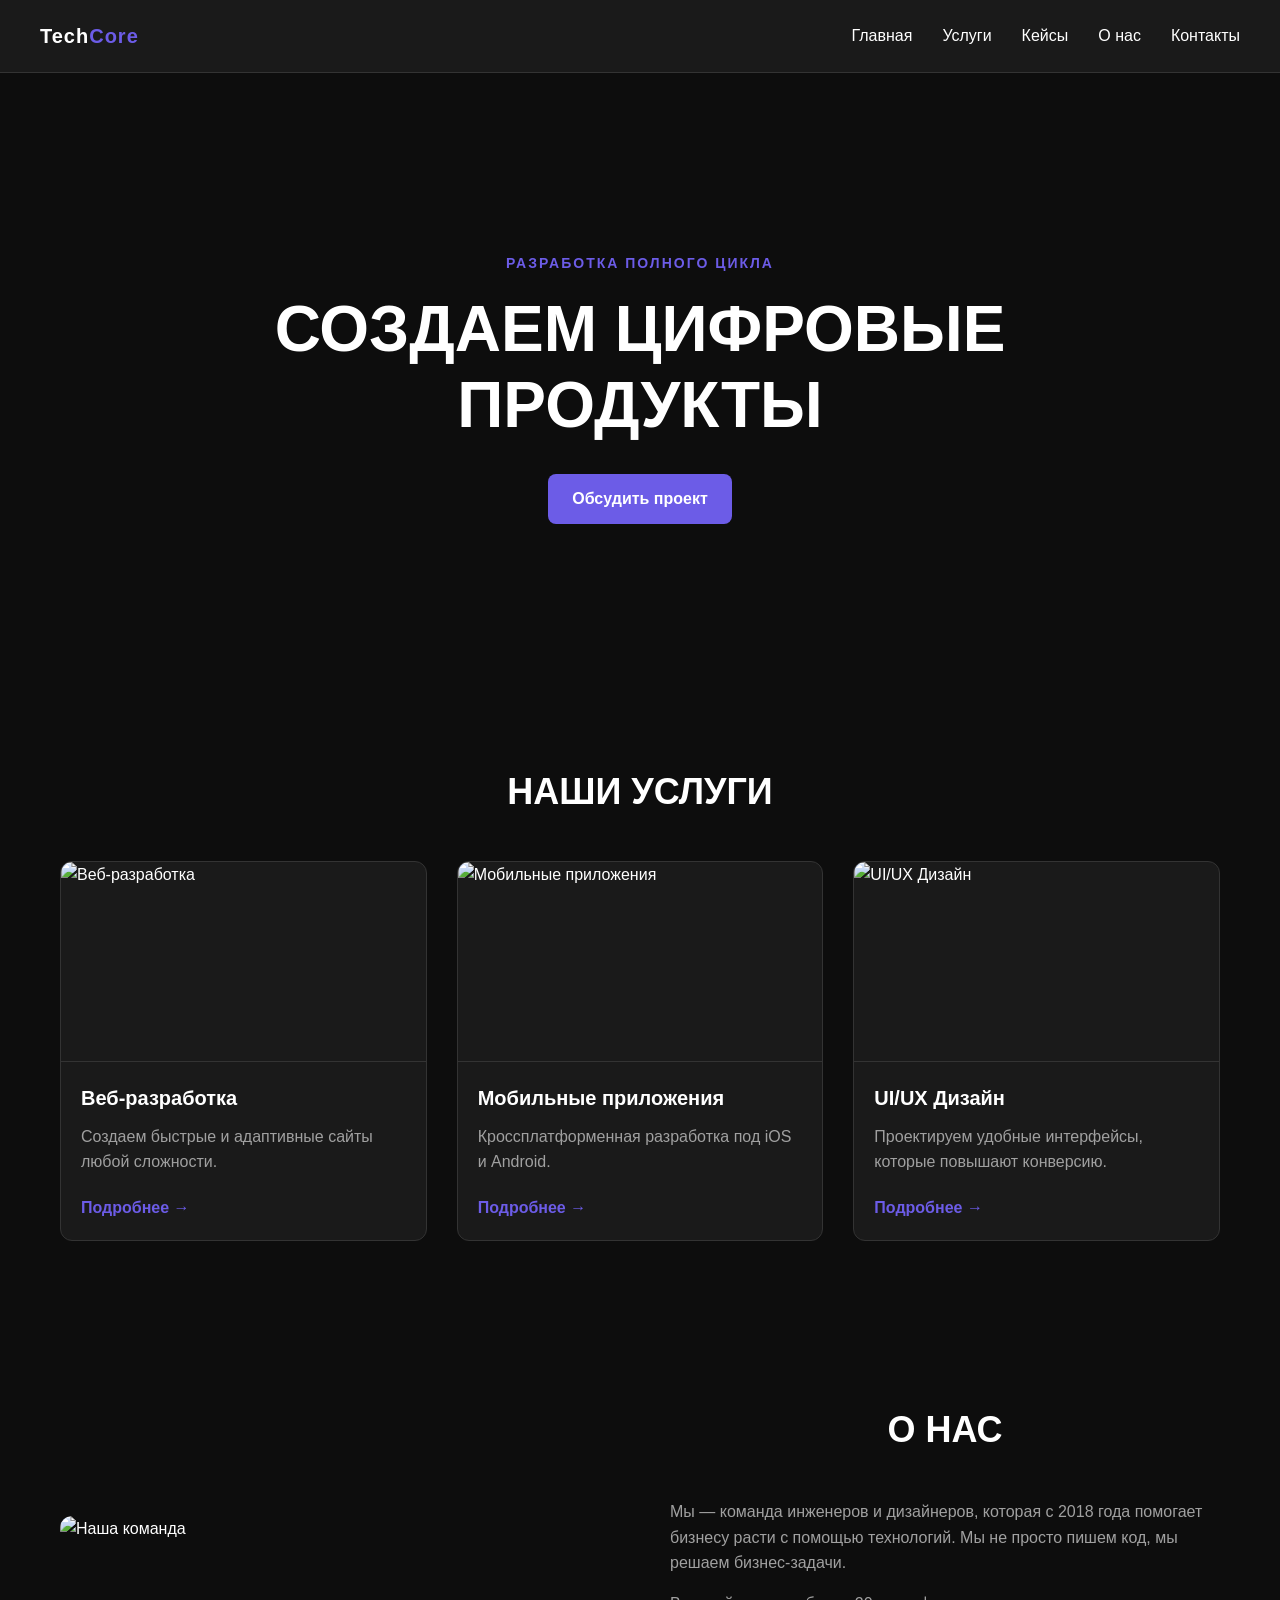
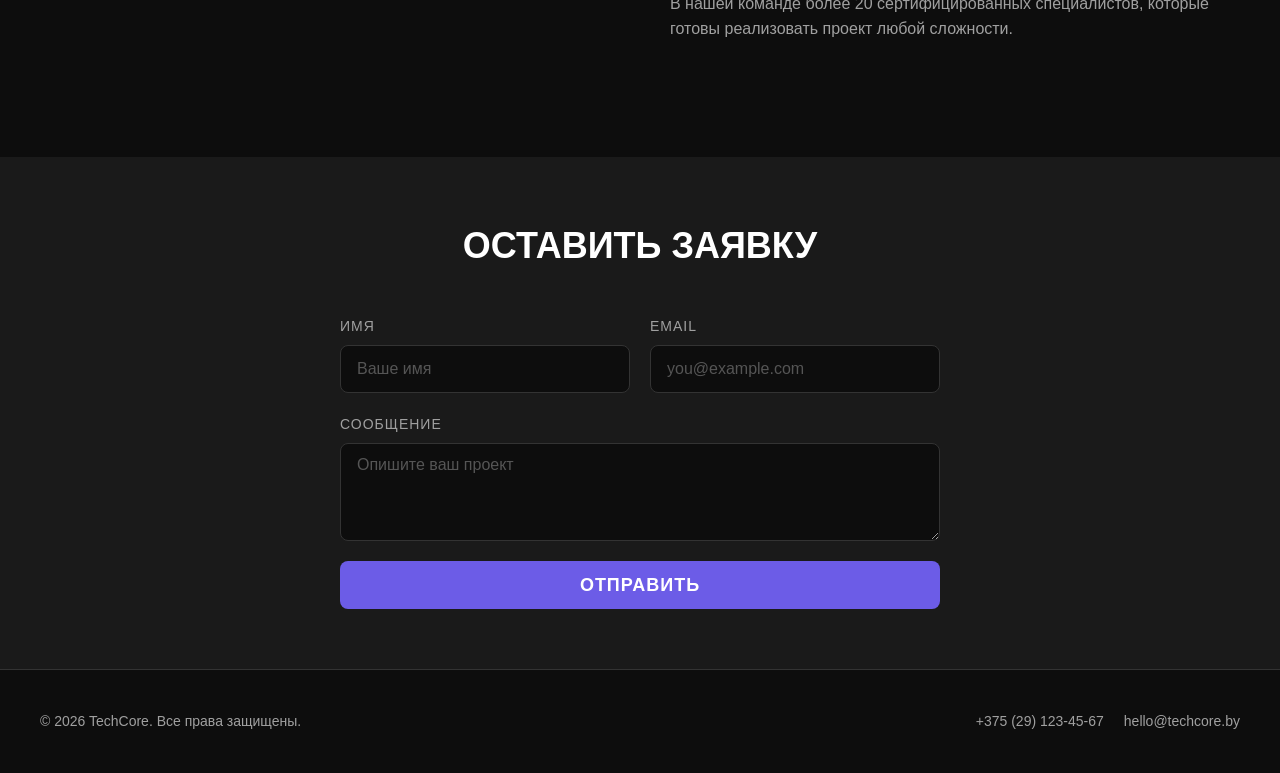
==== commit 2a56f080: "Update index.html" ====
--- a/task2/index.html
+++ b/task2/index.html
@@ -1,136 +1,118 @@
 <!DOCTYPE html>
 <html lang="ru">
 <head>
-  <meta charset="UTF-8">
-  <meta name="viewport" content="width=device-width, initial-scale=1.0">
-  <title>Data Network & Cloud Tech - Лабораторная №2</title>
-  <link rel="stylesheet" href="style.css">
+    <meta charset="UTF-8">
+    <meta name="viewport" content="width=device-width, initial-scale=1.0">
+    <title>TechCore — Разработка веб-продуктов</title>
+    <link rel="stylesheet" href="style.css">
 </head>
 <body>
+    <div class="page-wrapper">
+        <!-- Шапка -->
+        <header class="header">
+            <div class="logo">Tech<span>Core</span></div>
+            
+            <!-- Меню для десктопа -->
+            <nav class="nav">
+                <a href="#" class="nav__link">Главная</a>
+                <a href="#" class="nav__link">Услуги</a>
+                <a href="#" class="nav__link">Кейсы</a>
+                <a href="#" class="nav__link">О нас</a>
+                <a href="#" class="nav__link">Контакты</a>
+            </nav>
 
-  <!-- Шапка сайта -->
-  <header class="header">
-    <div class="container header-inner">
-      <div class="logo">
-        <svg width="24" height="24" viewBox="0 0 24 24" fill="none" stroke="currentColor" stroke-width="2" stroke-linecap="round" stroke-linejoin="round">
-          <polygon points="12 2 2 7 12 12 22 7 12 2"></polygon>
-          <polyline points="2 17 12 22 22 17"></polyline>
-          <polyline points="2 12 12 17 22 12"></polyline>
-        </svg>
-        DataNet
-      </div>
-      
-      <!-- Навигация без нерабочей ссылки "Преимущества" -->
-      <nav class="nav" id="nav-menu">
-        <a href="#hero" class="nav-link">Главная</a>
-        <a href="#services" class="nav-link">Услуги</a>
-        <a href="#contact" class="nav-link">Контакты</a>
-        <a href="#contact" class="btn btn-header">Начать проект</a>
-      </nav>
+            <!-- Гамбургер для мобильных (только CSS) -->
+            <div class="burger">
+                <span></span>
+                <span></span>
+                <span></span>
+            </div>
+        </header>
 
-      <!-- Бургер-меню (обязательно для мобильной версии по ТЗ) -->
-      <button class="burger-menu" aria-label="Открыть меню">
-        <svg width="24" height="24" viewBox="0 0 24 24" fill="none" stroke="currentColor" stroke-width="2">
-          <line x1="3" y1="12" x2="21" y2="12"></line>
-          <line x1="3" y1="6" x2="21" y2="6"></line>
-          <line x1="3" y1="18" x2="21" y2="18"></line>
-        </svg>
-      </button>
+        <main class="main">
+            <!-- Герой-секция -->
+            <section class="hero">
+                <div class="hero__content">
+                    <p class="hero__subtitle">Разработка полного цикла</p>
+                    <h1 class="hero__title">СОЗДАЕМ ЦИФРОВЫЕ ПРОДУКТЫ</h1>
+                    <a href="#feedback" class="btn btn--primary">Обсудить проект</a>
+                </div>
+            </section>
+
+            <!-- Карточки услуг -->
+            <section class="services">
+                <h2 class="section-title">Наши услуги</h2>
+                <div class="services__grid">
+                    <article class="card">
+                        <img src="https://images.unsplash.com/photo-1498050108023-c5249f4df085?auto=format&fit=crop&w=400&q=80" alt="Веб-разработка" class="card__img">
+                        <div class="card__content">
+                            <h3 class="card__title">Веб-разработка</h3>
+                            <p class="card__text">Создаем быстрые и адаптивные сайты любой сложности.</p>
+                            <a href="#" class="card__link">Подробнее &rarr;</a>
+                        </div>
+                    </article>
+                    <article class="card">
+                        <img src="https://images.unsplash.com/photo-1551650975-87deedd944c3?auto=format&fit=crop&w=400&q=80" alt="Мобильные приложения" class="card__img">
+                        <div class="card__content">
+                            <h3 class="card__title">Мобильные приложения</h3>
+                            <p class="card__text">Кроссплатформенная разработка под iOS и Android.</p>
+                            <a href="#" class="card__link">Подробнее &rarr;</a>
+                        </div>
+                    </article>
+                    <article class="card">
+                        <img src="https://images.unsplash.com/photo-1551288049-bebda4e38f71?auto=format&fit=crop&w=400&q=80" alt="UI/UX Дизайн" class="card__img">
+                        <div class="card__content">
+                            <h3 class="card__title">UI/UX Дизайн</h3>
+                            <p class="card__text">Проектируем удобные интерфейсы, которые повышают конверсию.</p>
+                            <a href="#" class="card__link">Подробнее &rarr;</a>
+                        </div>
+                    </article>
+                </div>
+            </section>
+
+            <!-- Секция О нас -->
+            <section class="about">
+                <div class="about__image">
+                    <img src="https://images.unsplash.com/photo-1522071820081-009f0129c71c?auto=format&fit=crop&w=800&q=80" alt="Наша команда">
+                </div>
+                <div class="about__content">
+                    <h2 class="section-title">О нас</h2>
+                    <p>Мы — команда инженеров и дизайнеров, которая с 2018 года помогает бизнесу расти с помощью технологий. Мы не просто пишем код, мы решаем бизнес-задачи.</p>
+                    <p>В нашей команде более 20 сертифицированных специалистов, которые готовы реализовать проект любой сложности.</p>
+                </div>
+            </section>
+
+            <!-- Форма обратной связи -->
+            <section class="feedback" id="feedback">
+                <h2 class="section-title">Оставить заявку</h2>
+                <form class="feedback__form" action="#">
+                    <div class="form-group">
+                        <label for="name">Имя</label>
+                        <input type="text" id="name" name="name" placeholder="Ваше имя" required>
+                    </div>
+                    <div class="form-group">
+                        <label for="email">Email</label>
+                        <input type="email" id="email" name="email" placeholder="you@example.com" required>
+                    </div>
+                    <div class="form-group form-group--full">
+                        <label for="message">Сообщение</label>
+                        <textarea id="message" name="message" rows="4" placeholder="Опишите ваш проект"></textarea>
+                    </div>
+                    <button type="submit" class="btn btn--submit form-group--full">Отправить</button>
+                </form>
+            </section>
+        </main>
+
+        <!-- Футер -->
+        <footer class="footer">
+            <div class="footer__info">
+                <p>&copy; 2026 TechCore. Все права защищены.</p>
+            </div>
+            <div class="footer__contacts">
+                <a href="tel:+375291234567">+375 (29) 123-45-67</a>
+                <a href="mailto:hello@techcore.by">hello@techcore.by</a>
+            </div>
+        </footer>
     </div>
-  </header>
-
-  <main>
-    <!-- Главный экран -->
-    <section id="hero" class="hero">
-      <div class="container hero-content">
-        <div class="hero-text">
-          <span class="badge">Next-Gen Architecture</span>
-          <h1>Адаптивная вёрстка & Data Network Solutions</h1>
-          <p>Высоконагруженные облачные решения, обработка больших данных и современная фронтенд-инженерия с подходом Mobile First.</p>
-          
-          <!-- Исправленный блок с кнопками (в один ряд) -->
-          <div class="hero-actions">
-            <a href="#services" class="btn btn-primary">Изучить сервисы</a>
-            <a href="#contact" class="btn btn-outline">Связаться с нами</a>
-          </div>
-        </div>
-
-        <div class="hero-code">
-<pre><code>// Grid & Flexbox Engine
-const layout = {
-  grid: "2D Page Structure",
-  flex: "1D Component Layout",
-  mobileFirst: true
-};</code></pre>
-        </div>
-      </div>
-    </section>
-
-    <!-- Услуги -->
-    <section id="services" class="services">
-      <div class="container">
-        <div class="services-header">
-          <h2>Наши Услуги & Решения</h2>
-          <p>Полный спектр веб-разработки и облачных инфраструктурных сервисов</p>
-        </div>
-        
-        <div class="grid-container">
-          <div class="card">
-            <div class="card-icon">⚡</div>
-            <h3>Облачные Сети</h3>
-            <p>Мониторинг, масштабирование и автоматизация распределенных дата-центров в реальном времени.</p>
-            <a href="#" class="btn btn-card">Explore</a>
-          </div>
-          <div class="card">
-            <div class="card-icon">💻</div>
-            <h3>Адаптивный UI/UX</h3>
-            <p>Интерфейсы, идеально работающие на мобильных, планшетах и широких 4K-мониторах.</p>
-            <a href="#" class="btn btn-card">Explore</a>
-          </div>
-          <div class="card">
-            <div class="card-icon">🛡️</div>
-            <h3>Кибербезопасность</h3>
-            <p>Защита пользовательских данных, шифрование трафика и комплексный аудит уязвимостей.</p>
-            <a href="#" class="btn btn-card">Explore</a>
-          </div>
-        </div>
-      </div>
-    </section>
-
-    <!-- Контакты -->
-    <section id="contact" class="contact">
-      <div class="container">
-        <!-- Центрированный заголовок и подпись -->
-        <div class="contact-header">
-          <h2>Связаться с нами</h2>
-          <p>Заполните форму ниже для обсуждения вашего проекта</p>
-        </div>
-
-        <!-- Очищенная форма (без бюджета и темы) -->
-        <form class="contact-form" action="#" method="post" onsubmit="event.preventDefault();">
-          <div class="form-row">
-            <div class="form-group">
-              <label for="name">Ваше имя *</label>
-              <input type="text" id="name" name="name" placeholder="Иван Иванов" required>
-            </div>
-            <div class="form-group">
-              <label for="email">Электронная почта *</label>
-              <input type="email" id="email" name="email" placeholder="name@domain.com" required>
-            </div>
-          </div>
-
-          <div class="form-group">
-            <label for="message">Сообщение *</label>
-            <textarea id="message" name="message" rows="5" placeholder="Опишите задачи и требования к проекту..." required></textarea>
-          </div>
-
-          <button type="submit" class="btn btn-submit">
-            Отправить заявку ➔
-          </button>
-        </form>
-      </div>
-    </section>
-  </main>
-
 </body>
 </html>
--- a/task2/style.css
+++ b/task2/style.css
@@ -1,521 +1,478 @@
-/* ==========================================================================
-   1. БАЗОВЫЕ СТИЛИ СБРОСА И ПЕРЕМЕННЫЕ
-   ========================================================================== */
-
+/* =========================================
+   1. ГЛОБАЛЬНЫЕ СТИЛИ И ПЕРЕМЕННЫЕ (Mobile First)
+   ========================================= */
 :root {
-  --primary: #2563eb;
-  --primary-hover: #1d4ed8;
-  --dark-bg: #0f172a;
-  --dark-card: #1e293b;
-  --light-bg: #f8fafc;
-  --white: #ffffff;
-  --text-dark: #0f172a;
-  --text-muted: #64748b;
-  --border-color: #e2e8f0;
-  --radius: 12px;
-  --transition: all 0.3s cubic-bezier(0.4, 0, 0.2, 1);
+    --bg-color: #0d0d0d;
+    --surface-color: #1a1a1a;
+    --surface-hover: #252525;
+    --text-primary: #ffffff;
+    --text-secondary: #a0a0a0;
+    --accent-color: #6c5ce7;
+    --accent-hover: #5649c0;
+    --border-color: #333333;
+    --font-main: 'Segoe UI', Tahoma, Geneva, Verdana, sans-serif;
+    --transition: all 0.3s ease;
 }
 
 * {
-  box-sizing: border-box;
-  margin: 0;
-  padding: 0;
+    margin: 0;
+    padding: 0;
+    box-sizing: border-box;
 }
 
 html {
-  scroll-behavior: smooth;
+    scroll-behavior: smooth;
 }
 
 body {
-  font-family: 'Inter', -apple-system, BlinkMacSystemFont, sans-serif;
-  line-height: 1.6;
-  color: var(--text-dark);
-  background-color: var(--light-bg);
-}
-
-/* ==========================================================================
-   2. MOBILE FIRST (Базовые стили для ширины до 767px)
-   ========================================================================== */
-
-/* Крупная структурная сетка всей страницы через CSS Grid */
-.page-grid {
-  display: grid;
-  grid-template-columns: 1fr;
-  grid-template-rows: auto auto auto auto auto;
-  min-height: 100vh;
-}
-
-/* Хедер (Flexbox внутри) */
+    font-family: var(--font-main);
+    background-color: var(--bg-color);
+    color: var(--text-primary);
+    line-height: 1.6;
+    font-size: 16px;
+}
+
+img {
+    max-width: 100%;
+    height: auto;
+    display: block;
+}
+
+a {
+    text-decoration: none;
+    color: inherit;
+    transition: var(--transition);
+}
+
+/* Требование: Основная структурная сетка страницы через CSS Grid */
+.page-wrapper {
+    display: grid;
+    grid-template-rows: auto 1fr auto;
+    min-height: 100vh;
+    overflow-x: hidden; /* Защита от горизонтального скролла */
+}
+
+/* Требование: Кнопки и поля не менее 44x44px (touch-friendly) */
+.btn {
+    display: inline-flex;
+    align-items: center;
+    justify-content: center;
+    min-height: 48px;
+    padding: 12px 24px;
+    border: none;
+    border-radius: 8px;
+    font-weight: 600;
+    cursor: pointer;
+    transition: var(--transition);
+    font-size: 16px;
+}
+
+.btn--primary {
+    background-color: var(--accent-color);
+    color: var(--text-primary);
+}
+
+.btn--primary:hover {
+    background-color: var(--accent-hover);
+    transform: translateY(-2px);
+}
+
+/* =========================================
+   2. ШАПКА (Header) - Flexbox для компонентов
+   ========================================= */
 .header {
-  display: flex;
-  justify-content: space-between;
-  align-items: center;
-  padding: 1rem 1.25rem;
-  background: rgba(255, 255, 255, 0.95);
-  backdrop-filter: blur(10px);
-  position: sticky;
-  top: 0;
-  z-index: 100;
-  border-bottom: 1px solid var(--border-color);
-}
-
-.logo {
-  display: flex;
-  align-items: center;
-  gap: 0.5rem;
-  font-weight: 800;
-  font-size: 1.25rem;
-  color: var(--primary);
-}
-
-/* Гамбургер-кнопка (Touch-friendly 44x44px) */
-.burger-btn {
-  display: flex;
-  flex-direction: column;
-  justify-content: center;
-  gap: 5px;
-  width: 44px;
-  height: 44px;
-  padding: 8px;
-  background: transparent;
-  border: none;
-  cursor: pointer;
-  border-radius: 8px;
-}
-
-.burger-line {
-  width: 100%;
-  height: 2px;
-  background-color: var(--text-dark);
-  border-radius: 2px;
-  transition: var(--transition);
-}
-
-/* Навигация скрыта на мобильных (проверяется визуально) */
-.nav {
-  display: none;
-}
-
-/* Hero Секция */
-.hero {
-  background: linear-gradient(135deg, #0f172a 0%, #1e293b 50%, #1e1b4b 100%);
-  color: var(--white);
-  padding: 3rem 1.25rem;
-}
-
-.hero-container {
-  display: flex;
-  flex-direction: column;
-  gap: 2rem;
-}
-
-.badge {
-  display: inline-block;
-  padding: 0.35rem 0.85rem;
-  background: rgba(37, 99, 235, 0.2);
-  color: #60a5fa;
-  border: 1px solid rgba(96, 165, 250, 0.3);
-  border-radius: 50px;
-  font-size: 0.8rem;
-  font-weight: 600;
-  margin-bottom: 1rem;
-}
-
-.hero h1 {
-  font-size: 1.85rem;
-  font-weight: 800;
-  line-height: 1.25;
-  margin-bottom: 1rem;
-  background: linear-gradient(to right, #ffffff, #93c5fd);
-  -webkit-background-clip: text;
-  -webkit-text-fill-color: transparent;
-}
-
-.hero p {
-  color: #94a3b8;
-  font-size: 1rem;
-  margin-bottom: 1.5rem;
-}
-
-.hero-actions {
-  display: flex;
-  flex-direction: column;
-  gap: 0.75rem;
-}
-
-.hero-visual {
-  background: rgba(255, 255, 255, 0.05);
-  border: 1px solid rgba(255, 255, 255, 0.1);
-  border-radius: var(--radius);
-  padding: 1.25rem;
-}
-
-.code-dots {
-  display: flex;
-  gap: 6px;
-  margin-bottom: 1rem;
-}
-
-.code-dots span {
-  width: 10px;
-  height: 10px;
-  border-radius: 50%;
-  background: #ef4444;
-}
-
-.code-dots span:nth-child(2) { background: #f59e0b; }
-.code-dots span:nth-child(3) { background: #10b981; }
-
-pre code {
-  font-family: 'Courier New', Courier, monospace;
-  font-size: 0.85rem;
-  color: #38bdf8;
-}
-
-/* Секция услуг (Grid для карточек) */
-.services {
-  padding: 3rem 1.25rem;
-}
-
-.section-header {
-  text-align: center;
-  margin-bottom: 2rem;
-}
-
-.section-header h2 {
-  font-size: 1.6rem;
-  font-weight: 800;
-  margin-bottom: 0.5rem;
-}
-
-.section-header p {
-  color: var(--text-muted);
-  font-size: 0.95rem;
-}
-
-/* CSS Grid для сетки карточек */
-.cards-grid {
-  display: grid;
-  grid-template-columns: 1fr;
-  gap: 1.25rem;
-}
-
-/* Раскладка внутри одной карточки через Flexbox */
-.card {
-  display: flex;
-  flex-direction: column;
-  justify-content: space-between;
-  background: var(--white);
-  padding: 1.5rem;
-  border-radius: var(--radius);
-  border: 1px solid var(--border-color);
-  box-shadow: 0 4px 6px -1px rgba(0, 0, 0, 0.05);
-  
-  /* Плавный переход transition */
-  transition: var(--transition);
-}
-
-/* Плавный эффект при наведении (scale / transform) */
-.card:hover {
-  transform: translateY(-6px) scale(1.01);
-  box-shadow: 0 20px 25px -5px rgba(0, 0, 0, 0.1);
-}
-
-.card-icon {
-  width: 48px;
-  height: 48px;
-  display: flex;
-  align-items: center;
-  justify-content: center;
-  background: #eff6ff;
-  color: var(--primary);
-  border-radius: 10px;
-  margin-bottom: 1rem;
-}
-
-.card h3 {
-  font-size: 1.2rem;
-  font-weight: 700;
-  margin-bottom: 0.5rem;
-}
-
-.card p {
-  color: var(--text-muted);
-  font-size: 0.9rem;
-  margin-bottom: 1.25rem;
-}
-
-/* Форма обратной связи */
-.contact {
-  padding: 3rem 1.25rem;
-  background: #f1f5f9;
-}
-
-.contact-card {
-  background: var(--white);
-  padding: 1.5rem;
-  border-radius: var(--radius);
-  box-shadow: 0 10px 15px -3px rgba(0, 0, 0, 0.05);
-  max-width: 800px;
-  margin: 0 auto;
-}
-
-.contact-header {
-  margin-bottom: 1.5rem;
-}
-
-.contact-header h2 {
-  font-size: 1.5rem;
-  font-weight: 800;
-}
-
-.contact-header p {
-  color: var(--text-muted);
-  font-size: 0.9rem;
-}
-
-.contact-form {
-  display: flex;
-  flex-direction: column;
-  gap: 1rem;
-}
-
-.form-row {
-  display: flex;
-  flex-direction: column;
-  gap: 1rem;
-}
-
-.form-group {
-  display: flex;
-  flex-direction: column;
-  gap: 0.35rem;
-}
-
-label {
-  font-size: 0.85rem;
-  font-weight: 600;
-  color: #334155;
-}
-
-/* Поля ввода и кнопки — Touch friendly (минимум 44px) */
-input, select, textarea, .btn {
-  min-height: 44px;
-  padding: 0.65rem 1rem;
-  border: 1px solid var(--border-color);
-  border-radius: 8px;
-  font-family: inherit;
-  font-size: 0.95rem;
-  width: 100%;
-  transition: var(--transition);
-}
-
-/* Состояния :hover и :focus для элементов формы */
-input:hover, select:hover, textarea:hover {
-  border-color: #cbd5e1;
-}
-
-input:focus, select:focus, textarea:focus {
-  outline: none;
-  border-color: var(--primary);
-  box-shadow: 0 0 0 4px rgba(37, 99, 235, 0.15);
-}
-
-/* Кнопки */
-.btn {
-  display: inline-flex;
-  align-items: center;
-  justify-content: center;
-  gap: 0.5rem;
-  font-weight: 600;
-  text-decoration: none;
-  cursor: pointer;
-  border: none;
-  border-radius: 8px;
-  transition: var(--transition);
-}
-
-.btn-primary {
-  background: var(--primary);
-  color: var(--white);
-}
-
-.btn-primary:hover {
-  background: var(--primary-hover);
-  box-shadow: 0 4px 12px rgba(37, 99, 235, 0.3);
-}
-
-.btn-secondary {
-  background: rgba(255, 255, 255, 0.1);
-  color: var(--white);
-  border: 1px solid rgba(255, 255, 255, 0.2);
-}
-
-.btn-secondary:hover {
-  background: rgba(255, 255, 255, 0.2);
-}
-
-.btn-card {
-  background: #f8fafc;
-  color: var(--text-dark);
-  border: 1px solid var(--border-color);
-  min-height: 38px;
-}
-
-.btn-card:hover {
-  background: var(--primary);
-  color: var(--white);
-  border-color: var(--primary);
-}
-
-.btn-submit {
-  background: var(--primary);
-  color: var(--white);
-  margin-top: 0.5rem;
-}
-
-.btn-submit:hover {
-  background: var(--primary-hover);
-}
-
-/* Футер */
-.footer {
-  background: var(--dark-bg);
-  color: #94a3b8;
-  padding: 2rem 1.25rem;
-  font-size: 0.85rem;
-  border-top: 1px solid #1e293b;
-}
-
-.footer-content {
-  display: flex;
-  flex-direction: column;
-  gap: 1rem;
-}
-
-.logo-light {
-  color: var(--white);
-}
-
-
-/* ==========================================================================
-   3. КОНТРОЛЬНАЯ ТОЧКА 1: ПЛАНШЕТ (from 768px to 1199px)
-   ========================================================================== */
-@media (min-width: 768px) {
-  /* Прячем гамбургер, включаем навигацию на Flexbox */
-  .burger-btn {
-    display: none;
-  }
-
-  .nav {
-    display: flex;
-    align-items: center;
-    gap: 1.5rem;
-  }
-
-  .nav-link {
-    text-decoration: none;
-    color: var(--text-dark);
-    font-size: 0.9rem;
-    font-weight: 500;
-    transition: var(--transition);
-  }
-
-  .nav-link:hover {
-    color: var(--primary);
-  }
-
-  .btn-header {
-    background: var(--primary);
-    color: var(--white);
-    padding: 0.4rem 1rem;
-    min-height: 38px;
-  }
-
-  .hero {
-    padding: 4rem 2rem;
-  }
-
-  .hero-container {
-    display: grid;
-    grid-template-columns: 1.2fr 0.8fr;
-    align-items: center;
-    gap: 2rem;
-  }
-
-  .hero h1 {
-    font-size: 2.4rem;
-  }
-
-  .hero-actions {
-    flex-direction: row;
-  }
-
-  .hero-actions .btn {
-    width: auto;
-  }
-
-  .services {
-    padding: 4rem 2rem;
-  }
-
-  /* Карточки в 2 колонки на планшете */
-  .cards-grid {
-    grid-template-columns: repeat(2, 1fr);
-    gap: 1.5rem;
-  }
-
-  .contact {
-    padding: 4rem 2rem;
-  }
-
-  .contact-card {
-    padding: 2.5rem;
-  }
-
-  .form-row {
-    flex-direction: row;
-  }
-
-  .form-row .form-group {
-    flex: 1;
-  }
-}
-
-
-/* ==========================================================================
-   4. КОНТРОЛЬНАЯ ТОЧКА 2: ДЕСКТОП (from 1200px)
-   ========================================================================== */
-@media (min-width: 1200px) {
-  .header {
-    padding: 1.25rem 4rem;
-  }
-
-  .hero {
-    padding: 5rem 4rem;
-  }
-
-  .hero h1 {
-    font-size: 3rem;
-  }
-
-  .services, .contact {
-    padding: 5rem 4rem;
-  }
-
-  /* Карточки в 3 колонки на десктопе */
-  .cards-grid {
-    grid-template-columns: repeat(3, 1fr);
-    gap: 2rem;
-  }
-
-  .footer {
-    padding: 3rem 4rem;
-  }
-
-  .footer-content {
-    flex-direction: row;
+    display: flex;
     justify-content: space-between;
     align-items: center;
-  }
-}
+    padding: 16px 20px;
+    background-color: var(--surface-color);
+    border-bottom: 1px solid var(--border-color);
+    position: sticky;
+    top: 0;
+    z-index: 100;
+}
+
+.logo {
+    font-size: 20px;
+    font-weight: 800;
+    letter-spacing: 1px;
+}
+
+.logo span {
+    color: var(--accent-color);
+}
+
+/* Скрываем десктопное меню на мобильных */
+.nav {
+    display: none; 
+}
+
+/* CSS-Гамбургер (требование: визуально через span + CSS) */
+.burger {
+    display: flex;
+    flex-direction: column;
+    gap: 5px;
+    cursor: pointer;
+    padding: 10px; /* Увеличиваем кликабельную область */
+    min-width: 44px;
+    min-height: 44px;
+    justify-content: center;
+    align-items: center;
+}
+
+.burger span {
+    display: block;
+    width: 25px;
+    height: 3px;
+    background-color: var(--text-primary);
+    border-radius: 2px;
+    transition: var(--transition);
+}
+
+.burger:hover span {
+    background-color: var(--accent-color);
+}
+
+/* =========================================
+   3. ГЕРОЙ-СЕКЦИЯ
+   ========================================= */
+.hero {
+    display: flex;
+    align-items: center;
+    justify-content: center;
+    text-align: center;
+    padding: 80px 20px;
+    background: linear-gradient(rgba(13, 13, 13, 0.8), rgba(13, 13, 13, 0.9)), 
+                url('https://images.unsplash.com/photo-1451187580459-43490279c0fa?auto=format&fit=crop&w=1200&q=80') center/cover no-repeat;
+    min-height: 60vh;
+}
+
+.hero__subtitle {
+    color: var(--accent-color);
+    font-weight: 600;
+    text-transform: uppercase;
+    letter-spacing: 2px;
+    font-size: 14px;
+    margin-bottom: 16px;
+}
+
+.hero__title {
+    font-size: 32px;
+    line-height: 1.2;
+    margin-bottom: 24px;
+    text-transform: uppercase;
+    font-weight: 800;
+}
+
+/* =========================================
+   4. СЕКЦИИ И КАРТОЧКИ (Grid + Flexbox)
+   ========================================= */
+.section-title {
+    font-size: 28px;
+    text-align: center;
+    margin-bottom: 40px;
+    text-transform: uppercase;
+}
+
+.services {
+    padding: 60px 20px;
+    max-width: 1200px;
+    margin: 0 auto;
+}
+
+/* Требование: Сетка карточек через Grid */
+.services__grid {
+    display: grid;
+    grid-template-columns: 1fr;
+    gap: 20px;
+}
+
+.card {
+    background-color: var(--surface-color);
+    border-radius: 12px;
+    overflow: hidden;
+    /* Требование: transition для карточки при hover */
+    transition: var(--transition); 
+    border: 1px solid var(--border-color);
+    /* Требование: Внутренняя раскладка через Flexbox */
+    display: flex;
+    flex-direction: column;
+}
+
+.card:hover {
+    /* Требование: transform scale при hover */
+    transform: scale(1.02);
+    border-color: var(--accent-color);
+    box-shadow: 0 10px 20px rgba(0, 0, 0, 0.5);
+}
+
+.card__img {
+    width: 100%;
+    height: 200px;
+    object-fit: cover;
+    border-bottom: 1px solid var(--border-color);
+}
+
+.card__content {
+    padding: 20px;
+    display: flex;
+    flex-direction: column;
+    flex-grow: 1;
+}
+
+.card__title {
+    font-size: 20px;
+    margin-bottom: 10px;
+}
+
+.card__text {
+    color: var(--text-secondary);
+    margin-bottom: 20px;
+    flex-grow: 1;
+}
+
+.card__link {
+    color: var(--accent-color);
+    font-weight: 600;
+    display: inline-block;
+    margin-top: auto;
+}
+
+.card__link:hover {
+    color: var(--text-primary);
+    letter-spacing: 1px;
+}
+
+/* Секция О нас */
+.about {
+    padding: 60px 20px;
+    display: flex;
+    flex-direction: column;
+    gap: 30px;
+    max-width: 1200px;
+    margin: 0 auto;
+}
+
+.about__image img {
+    border-radius: 12px;
+    width: 100%;
+    height: 100%;
+    object-fit: cover;
+    max-height: 400px;
+}
+
+.about__content {
+    display: flex;
+    flex-direction: column;
+    justify-content: center;
+}
+
+.about__content p {
+    color: var(--text-secondary);
+    margin-bottom: 15px;
+}
+
+/* =========================================
+   5. ФОРМА ОБРАТНОЙ СВЯЗИ
+   ========================================= */
+.feedback {
+    padding: 60px 20px;
+    background-color: var(--surface-color);
+}
+
+.feedback__form {
+    max-width: 600px;
+    margin: 0 auto;
+    display: grid;
+    gap: 20px;
+}
+
+.form-group {
+    display: flex;
+    flex-direction: column;
+    gap: 8px;
+}
+
+.form-group label {
+    font-size: 14px;
+    color: var(--text-secondary);
+    text-transform: uppercase;
+    letter-spacing: 1px;
+}
+
+.form-group input,
+.form-group textarea {
+    width: 100%;
+    padding: 12px 16px;
+    background-color: var(--bg-color);
+    border: 1px solid var(--border-color);
+    border-radius: 8px;
+    color: var(--text-primary);
+    font-family: inherit;
+    font-size: 16px;
+    min-height: 48px; /* Touch-friendly */
+    transition: var(--transition);
+}
+
+/* Требование: стили для :focus */
+.form-group input:focus,
+.form-group textarea:focus {
+    outline: none;
+    border-color: var(--accent-color);
+    box-shadow: 0 0 0 2px rgba(108, 92, 231, 0.2);
+}
+
+.form-group input::placeholder,
+.form-group textarea::placeholder {
+    color: #555;
+}
+
+.form-group--full {
+    grid-column: 1 / -1;
+}
+
+.btn--submit {
+    background-color: var(--accent-color);
+    color: white;
+    border: none;
+    font-size: 18px;
+    text-transform: uppercase;
+    letter-spacing: 1px;
+}
+
+.btn--submit:hover {
+    background-color: var(--accent-hover);
+}
+
+/* =========================================
+   6. ФУТЕР
+   ========================================= */
+.footer {
+    padding: 30px 20px;
+    background-color: var(--bg-color);
+    border-top: 1px solid var(--border-color);
+    display: flex;
+    flex-direction: column;
+    align-items: center;
+    gap: 20px;
+    text-align: center;
+    color: var(--text-secondary);
+    font-size: 14px;
+}
+
+.footer__contacts {
+    display: flex;
+    flex-direction: column;
+    gap: 10px;
+}
+
+.footer__contacts a:hover {
+    color: var(--accent-color);
+}
+
+/* =========================================
+   7. МЕДИАЗАПРОСЫ (Mobile First -> Tablet -> Desktop)
+   ========================================= */
+
+/* Планшет: от 768px */
+@media (min-width: 768px) {
+    .header {
+        padding: 20px 40px;
+    }
+
+    /* Скрываем гамбургер, показываем меню */
+    .burger {
+        display: none;
+    }
+
+    .nav {
+        display: flex;
+        gap: 30px;
+    }
+
+    .nav__link {
+        font-weight: 500;
+        position: relative;
+    }
+
+    /* Красивый ховер для ссылок */
+    .nav__link::after {
+        content: '';
+        position: absolute;
+        bottom: -5px;
+        left: 0;
+        width: 0;
+        height: 2px;
+        background-color: var(--accent-color);
+        transition: var(--transition);
+    }
+
+    .nav__link:hover::after {
+        width: 100%;
+    }
+
+    .hero__title {
+        font-size: 48px;
+    }
+
+    /* Сетка карточек в 2 колонки */
+    .services__grid {
+        grid-template-columns: repeat(2, 1fr);
+    }
+
+    /* О нас в 2 колонки */
+    .about {
+        flex-direction: row;
+        align-items: center;
+    }
+
+    .about__image,
+    .about__content {
+        flex: 1;
+    }
+
+    /* Форма в 2 колонки */
+    .feedback__form {
+        grid-template-columns: 1fr 1fr;
+    }
+
+    .footer {
+        flex-direction: row;
+        justify-content: space-between;
+        padding: 40px;
+    }
+
+    .footer__contacts {
+        flex-direction: row;
+        gap: 20px;
+    }
+}
+
+/* Десктоп: от 1200px */
+@media (min-width: 1200px) {
+    .hero {
+        padding: 120px 20px;
+        min-height: 70vh;
+    }
+
+    .hero__title {
+        font-size: 64px;
+        max-width: 900px;
+        margin: 0 auto 30px;
+    }
+
+    /* Сетка карточек в 3 колонки */
+    .services__grid {
+        grid-template-columns: repeat(3, 1fr);
+        gap: 30px;
+    }
+
+    .about {
+        gap: 60px;
+        padding: 100px 20px;
+    }
+
+    .section-title {
+        font-size: 36px;
+    }
+}
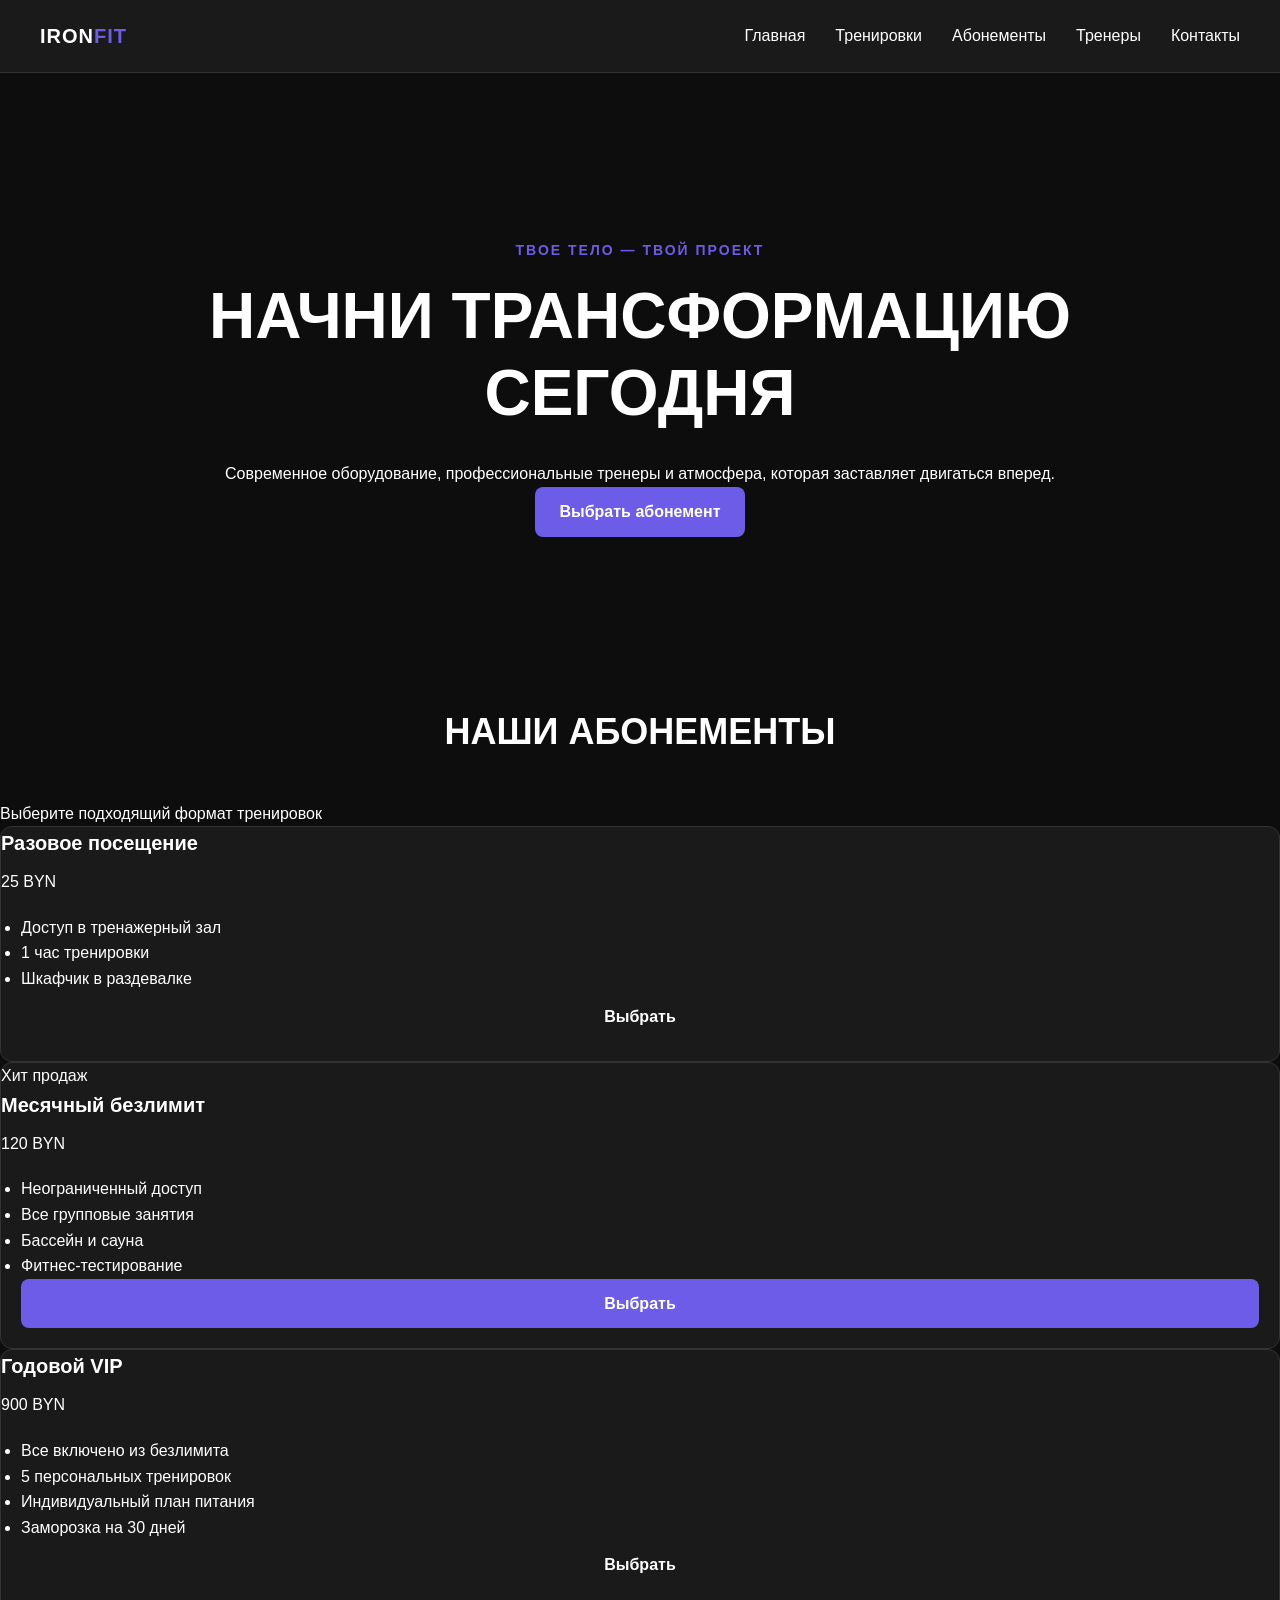
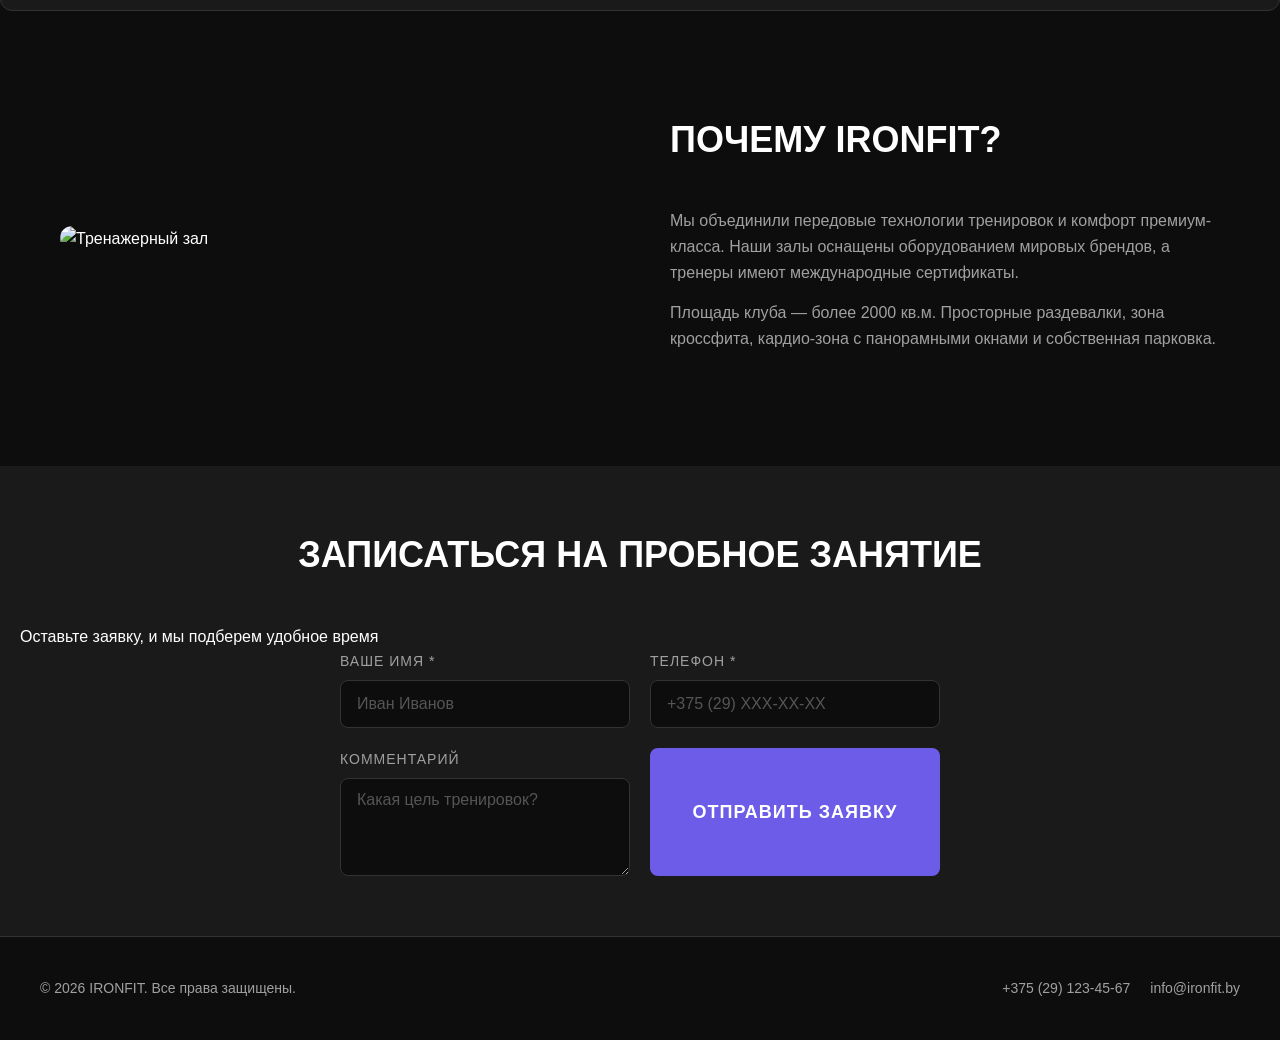
==== commit 33dc4bee: "Update index.html" ====
--- a/task2/index.html
+++ b/task2/index.html
@@ -3,25 +3,25 @@
 <head>
     <meta charset="UTF-8">
     <meta name="viewport" content="width=device-width, initial-scale=1.0">
-    <title>TechCore — Разработка веб-продуктов</title>
+    <title>IRON FIT — Сеть фитнес-клубов</title>
     <link rel="stylesheet" href="style.css">
 </head>
 <body>
     <div class="page-wrapper">
         <!-- Шапка -->
         <header class="header">
-            <div class="logo">Tech<span>Core</span></div>
+            <div class="logo">IRON<span>FIT</span></div>
             
             <!-- Меню для десктопа -->
             <nav class="nav">
                 <a href="#" class="nav__link">Главная</a>
-                <a href="#" class="nav__link">Услуги</a>
-                <a href="#" class="nav__link">Кейсы</a>
-                <a href="#" class="nav__link">О нас</a>
-                <a href="#" class="nav__link">Контакты</a>
+                <a href="#" class="nav__link">Тренировки</a>
+                <a href="#plans" class="nav__link">Абонементы</a>
+                <a href="#" class="nav__link">Тренеры</a>
+                <a href="#feedback" class="nav__link">Контакты</a>
             </nav>
 
-            <!-- Гамбургер для мобильных (только CSS) -->
+            <!-- CSS-Гамбургер для мобильных -->
             <div class="burger">
                 <span></span>
                 <span></span>
@@ -33,38 +33,67 @@
             <!-- Герой-секция -->
             <section class="hero">
                 <div class="hero__content">
-                    <p class="hero__subtitle">Разработка полного цикла</p>
-                    <h1 class="hero__title">СОЗДАЕМ ЦИФРОВЫЕ ПРОДУКТЫ</h1>
-                    <a href="#feedback" class="btn btn--primary">Обсудить проект</a>
+                    <p class="hero__subtitle">ТВОЕ ТЕЛО — ТВОЙ ПРОЕКТ</p>
+                    <h1 class="hero__title">НАЧНИ ТРАНСФОРМАЦИЮ СЕГОДНЯ</h1>
+                    <p class="hero__desc">Современное оборудование, профессиональные тренеры и атмосфера, которая заставляет двигаться вперед.</p>
+                    <a href="#plans" class="btn btn--primary">Выбрать абонемент</a>
                 </div>
             </section>
 
-            <!-- Карточки услуг -->
-            <section class="services">
-                <h2 class="section-title">Наши услуги</h2>
-                <div class="services__grid">
+            <!-- Секция Абонементов (Grid + Flexbox) -->
+            <section class="plans" id="plans">
+                <h2 class="section-title">Наши абонементы</h2>
+                <p class="section-subtitle">Выберите подходящий формат тренировок</p>
+                
+                <div class="plans__grid">
+                    <!-- Карточка 1 -->
                     <article class="card">
-                        <img src="https://images.unsplash.com/photo-1498050108023-c5249f4df085?auto=format&fit=crop&w=400&q=80" alt="Веб-разработка" class="card__img">
+                        <div class="card__header">
+                            <h3 class="card__title">Разовое посещение</h3>
+                            <p class="card__price">25 BYN</p>
+                        </div>
                         <div class="card__content">
-                            <h3 class="card__title">Веб-разработка</h3>
-                            <p class="card__text">Создаем быстрые и адаптивные сайты любой сложности.</p>
-                            <a href="#" class="card__link">Подробнее &rarr;</a>
+                            <ul class="card__list">
+                                <li>Доступ в тренажерный зал</li>
+                                <li>1 час тренировки</li>
+                                <li>Шкафчик в раздевалке</li>
+                            </ul>
+                            <a href="#feedback" class="btn btn--outline">Выбрать</a>
                         </div>
                     </article>
-                    <article class="card">
-                        <img src="https://images.unsplash.com/photo-1551650975-87deedd944c3?auto=format&fit=crop&w=400&q=80" alt="Мобильные приложения" class="card__img">
+
+                    <!-- Карточка 2 -->
+                    <article class="card card--popular">
+                        <div class="card__badge">Хит продаж</div>
+                        <div class="card__header">
+                            <h3 class="card__title">Месячный безлимит</h3>
+                            <p class="card__price">120 BYN</p>
+                        </div>
                         <div class="card__content">
-                            <h3 class="card__title">Мобильные приложения</h3>
-                            <p class="card__text">Кроссплатформенная разработка под iOS и Android.</p>
-                            <a href="#" class="card__link">Подробнее &rarr;</a>
+                            <ul class="card__list">
+                                <li>Неограниченный доступ</li>
+                                <li>Все групповые занятия</li>
+                                <li>Бассейн и сауна</li>
+                                <li>Фитнес-тестирование</li>
+                            </ul>
+                            <a href="#feedback" class="btn btn--primary">Выбрать</a>
                         </div>
                     </article>
+
+                    <!-- Карточка 3 -->
                     <article class="card">
-                        <img src="https://images.unsplash.com/photo-1551288049-bebda4e38f71?auto=format&fit=crop&w=400&q=80" alt="UI/UX Дизайн" class="card__img">
+                        <div class="card__header">
+                            <h3 class="card__title">Годовой VIP</h3>
+                            <p class="card__price">900 BYN</p>
+                        </div>
                         <div class="card__content">
-                            <h3 class="card__title">UI/UX Дизайн</h3>
-                            <p class="card__text">Проектируем удобные интерфейсы, которые повышают конверсию.</p>
-                            <a href="#" class="card__link">Подробнее &rarr;</a>
+                            <ul class="card__list">
+                                <li>Все включено из безлимита</li>
+                                <li>5 персональных тренировок</li>
+                                <li>Индивидуальный план питания</li>
+                                <li>Заморозка на 30 дней</li>
+                            </ul>
+                            <a href="#feedback" class="btn btn--outline">Выбрать</a>
                         </div>
                     </article>
                 </div>
@@ -73,44 +102,48 @@
             <!-- Секция О нас -->
             <section class="about">
                 <div class="about__image">
-                    <img src="https://images.unsplash.com/photo-1522071820081-009f0129c71c?auto=format&fit=crop&w=800&q=80" alt="Наша команда">
+                    <img src="https://images.unsplash.com/photo-1534438327276-14e5300c3a48?auto=format&fit=crop&w=800&q=80" alt="Тренажерный зал">
                 </div>
                 <div class="about__content">
-                    <h2 class="section-title">О нас</h2>
-                    <p>Мы — команда инженеров и дизайнеров, которая с 2018 года помогает бизнесу расти с помощью технологий. Мы не просто пишем код, мы решаем бизнес-задачи.</p>
-                    <p>В нашей команде более 20 сертифицированных специалистов, которые готовы реализовать проект любой сложности.</p>
+                    <h2 class="section-title" style="text-align: left;">Почему IRONFIT?</h2>
+                    <p>Мы объединили передовые технологии тренировок и комфорт премиум-класса. Наши залы оснащены оборудованием мировых брендов, а тренеры имеют международные сертификаты.</p>
+                    <p>Площадь клуба — более 2000 кв.м. Просторные раздевалки, зона кроссфита, кардио-зона с панорамными окнами и собственная парковка.</p>
                 </div>
             </section>
 
-            <!-- Форма обратной связи -->
+            <!-- Форма обратной связи (По центру) -->
             <section class="feedback" id="feedback">
-                <h2 class="section-title">Оставить заявку</h2>
-                <form class="feedback__form" action="#">
-                    <div class="form-group">
-                        <label for="name">Имя</label>
-                        <input type="text" id="name" name="name" placeholder="Ваше имя" required>
-                    </div>
-                    <div class="form-group">
-                        <label for="email">Email</label>
-                        <input type="email" id="email" name="email" placeholder="you@example.com" required>
-                    </div>
-                    <div class="form-group form-group--full">
-                        <label for="message">Сообщение</label>
-                        <textarea id="message" name="message" rows="4" placeholder="Опишите ваш проект"></textarea>
-                    </div>
-                    <button type="submit" class="btn btn--submit form-group--full">Отправить</button>
-                </form>
+                <div class="feedback__container">
+                    <h2 class="section-title">Записаться на пробное занятие</h2>
+                    <p class="section-subtitle">Оставьте заявку, и мы подберем удобное время</p>
+                    
+                    <form class="feedback__form" action="#">
+                        <div class="form-group">
+                            <label for="name">Ваше имя *</label>
+                            <input type="text" id="name" name="name" placeholder="Иван Иванов" required>
+                        </div>
+                        <div class="form-group">
+                            <label for="phone">Телефон *</label>
+                            <input type="tel" id="phone" name="phone" placeholder="+375 (29) XXX-XX-XX" required>
+                        </div>
+                        <div class="form-group">
+                            <label for="message">Комментарий</label>
+                            <textarea id="message" name="message" rows="4" placeholder="Какая цель тренировок?"></textarea>
+                        </div>
+                        <button type="submit" class="btn btn--submit">Отправить заявку</button>
+                    </form>
+                </div>
             </section>
         </main>
 
         <!-- Футер -->
         <footer class="footer">
             <div class="footer__info">
-                <p>&copy; 2026 TechCore. Все права защищены.</p>
+                <p>&copy; 2026 IRONFIT. Все права защищены.</p>
             </div>
             <div class="footer__contacts">
                 <a href="tel:+375291234567">+375 (29) 123-45-67</a>
-                <a href="mailto:hello@techcore.by">hello@techcore.by</a>
+                <a href="mailto:info@ironfit.by">info@ironfit.by</a>
             </div>
         </footer>
     </div>
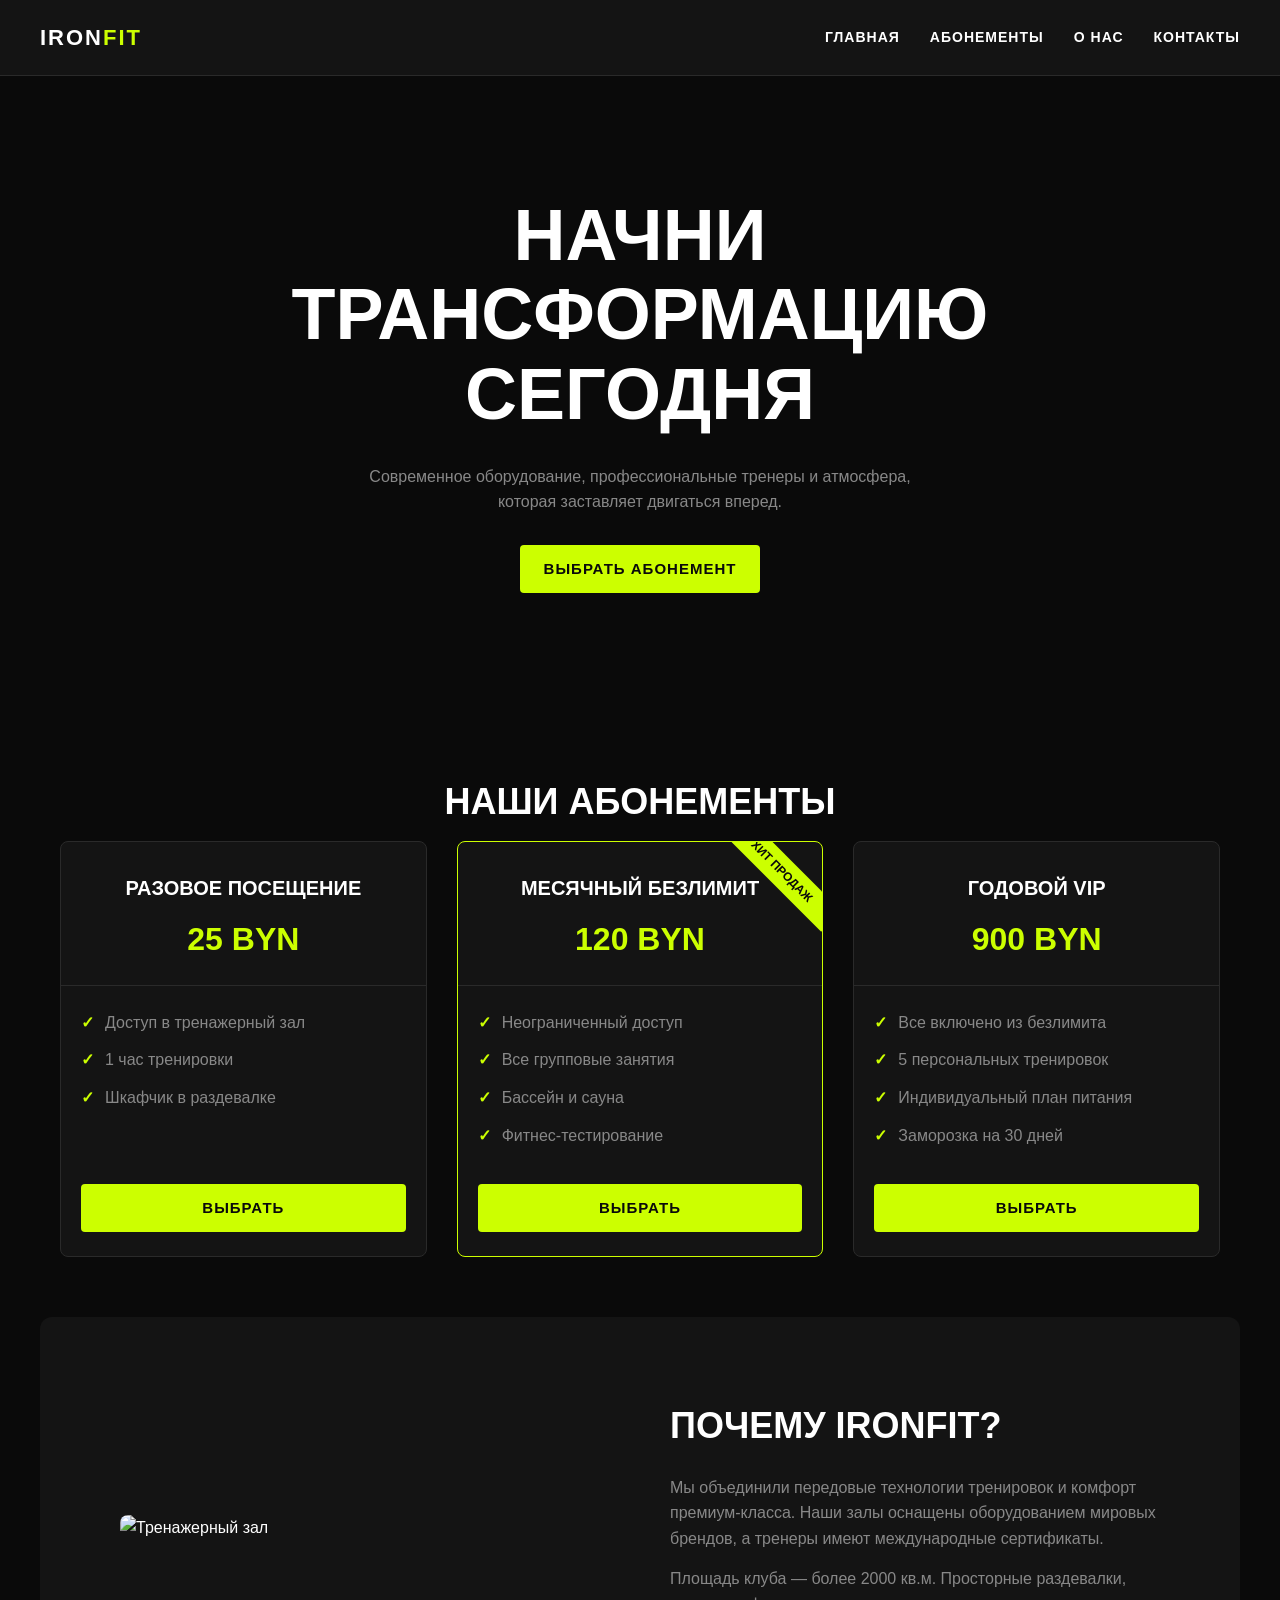
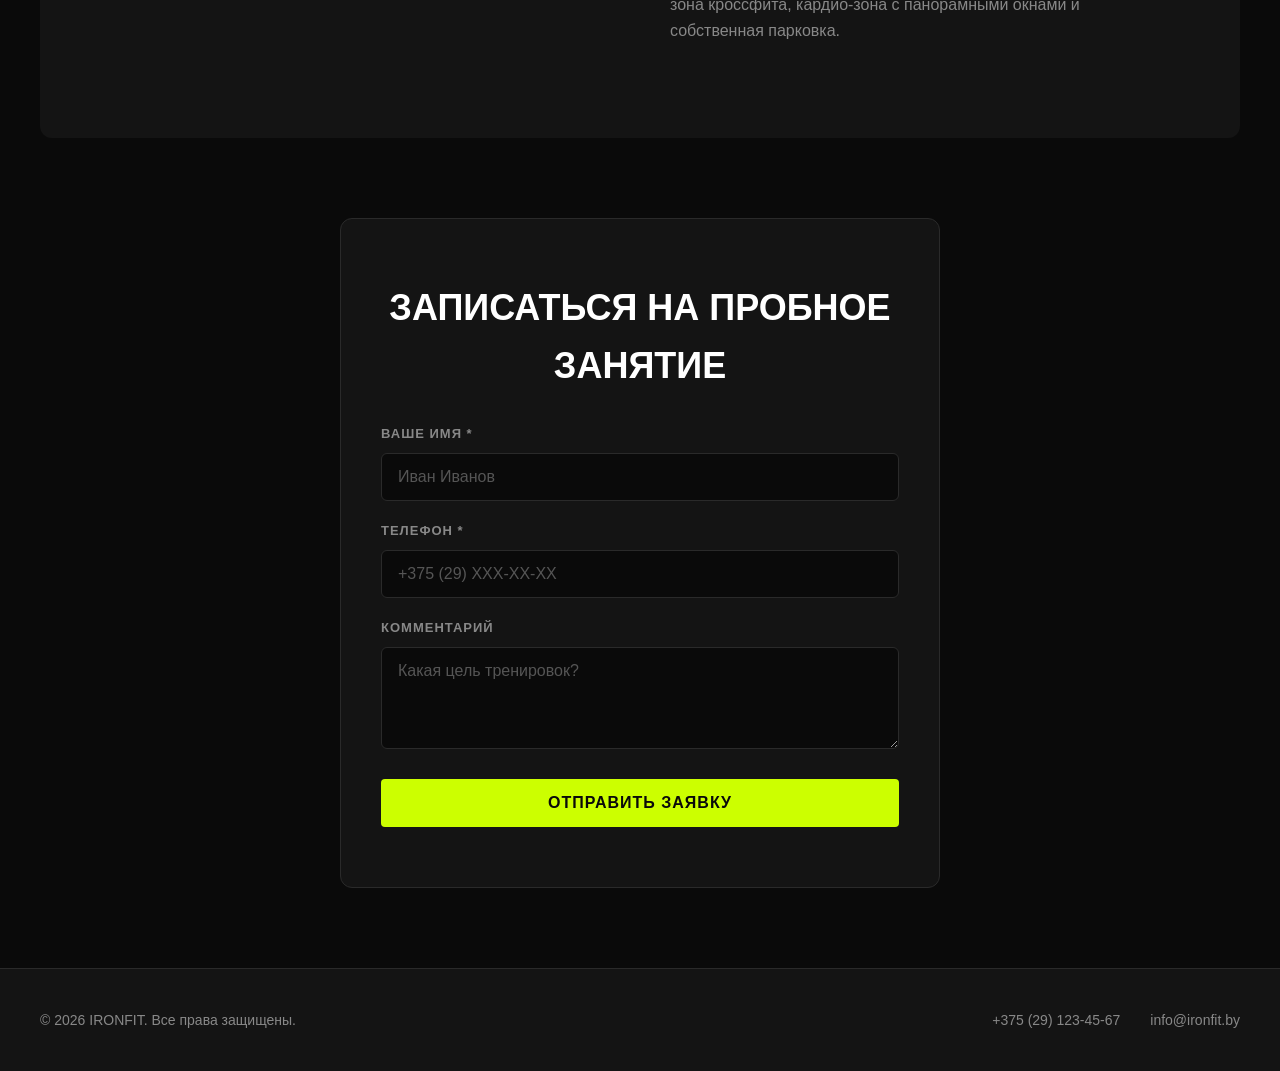
==== commit 73c0c71f: "Update index.html" ====
--- a/task2/index.html
+++ b/task2/index.html
@@ -12,16 +12,13 @@
         <header class="header">
             <div class="logo">IRON<span>FIT</span></div>
             
-            <!-- Меню для десктопа -->
             <nav class="nav">
-                <a href="#" class="nav__link">Главная</a>
-                <a href="#" class="nav__link">Тренировки</a>
+                <a href="#hero" class="nav__link">Главная</a>
                 <a href="#plans" class="nav__link">Абонементы</a>
-                <a href="#" class="nav__link">Тренеры</a>
+                <a href="#about" class="nav__link">О нас</a>
                 <a href="#feedback" class="nav__link">Контакты</a>
             </nav>
 
-            <!-- CSS-Гамбургер для мобильных -->
             <div class="burger">
                 <span></span>
                 <span></span>
@@ -30,20 +27,18 @@
         </header>
 
         <main class="main">
-            <!-- Герой-секция -->
-            <section class="hero">
+            <!-- Герой-секция (без тонкой надписи) -->
+            <section class="hero" id="hero">
                 <div class="hero__content">
-                    <p class="hero__subtitle">ТВОЕ ТЕЛО — ТВОЙ ПРОЕКТ</p>
                     <h1 class="hero__title">НАЧНИ ТРАНСФОРМАЦИЮ СЕГОДНЯ</h1>
                     <p class="hero__desc">Современное оборудование, профессиональные тренеры и атмосфера, которая заставляет двигаться вперед.</p>
                     <a href="#plans" class="btn btn--primary">Выбрать абонемент</a>
                 </div>
             </section>
 
-            <!-- Секция Абонементов (Grid + Flexbox) -->
+            <!-- Секция Абонементов -->
             <section class="plans" id="plans">
                 <h2 class="section-title">Наши абонементы</h2>
-                <p class="section-subtitle">Выберите подходящий формат тренировок</p>
                 
                 <div class="plans__grid">
                     <!-- Карточка 1 -->
@@ -58,7 +53,7 @@
                                 <li>1 час тренировки</li>
                                 <li>Шкафчик в раздевалке</li>
                             </ul>
-                            <a href="#feedback" class="btn btn--outline">Выбрать</a>
+                            <a href="#feedback" class="btn btn--primary">Выбрать</a>
                         </div>
                     </article>
 
@@ -93,29 +88,28 @@
                                 <li>Индивидуальный план питания</li>
                                 <li>Заморозка на 30 дней</li>
                             </ul>
-                            <a href="#feedback" class="btn btn--outline">Выбрать</a>
+                            <a href="#feedback" class="btn btn--primary">Выбрать</a>
                         </div>
                     </article>
                 </div>
             </section>
 
             <!-- Секция О нас -->
-            <section class="about">
+            <section class="about" id="about">
                 <div class="about__image">
                     <img src="https://images.unsplash.com/photo-1534438327276-14e5300c3a48?auto=format&fit=crop&w=800&q=80" alt="Тренажерный зал">
                 </div>
                 <div class="about__content">
-                    <h2 class="section-title" style="text-align: left;">Почему IRONFIT?</h2>
+                    <h2 class="section-title" style="text-align: left; margin-bottom: 20px;">Почему IRONFIT?</h2>
                     <p>Мы объединили передовые технологии тренировок и комфорт премиум-класса. Наши залы оснащены оборудованием мировых брендов, а тренеры имеют международные сертификаты.</p>
                     <p>Площадь клуба — более 2000 кв.м. Просторные раздевалки, зона кроссфита, кардио-зона с панорамными окнами и собственная парковка.</p>
                 </div>
             </section>
 
-            <!-- Форма обратной связи (По центру) -->
+            <!-- Форма обратной связи (В столбик, по центру) -->
             <section class="feedback" id="feedback">
                 <div class="feedback__container">
-                    <h2 class="section-title">Записаться на пробное занятие</h2>
-                    <p class="section-subtitle">Оставьте заявку, и мы подберем удобное время</p>
+                    <h2 class="section-title" style="margin-bottom: 30px;">Записаться на пробное занятие</h2>
                     
                     <form class="feedback__form" action="#">
                         <div class="form-group">
--- a/task2/style.css
+++ b/task2/style.css
@@ -2,14 +2,14 @@
    1. ГЛОБАЛЬНЫЕ СТИЛИ И ПЕРЕМЕННЫЕ (Mobile First)
    ========================================= */
 :root {
-    --bg-color: #0d0d0d;
-    --surface-color: #1a1a1a;
-    --surface-hover: #252525;
+    --bg-color: #0a0a0a;
+    --surface-color: #141414;
+    --surface-hover: #1f1f1f;
     --text-primary: #ffffff;
-    --text-secondary: #a0a0a0;
-    --accent-color: #6c5ce7;
-    --accent-hover: #5649c0;
-    --border-color: #333333;
+    --text-secondary: #888888;
+    --accent-color: #ccff00; /* Кислотно-зеленый */
+    --accent-hover: #aadd00;
+    --border-color: #2a2a2a;
     --font-main: 'Segoe UI', Tahoma, Geneva, Verdana, sans-serif;
     --transition: all 0.3s ease;
 }
@@ -44,7 +44,7 @@
     transition: var(--transition);
 }
 
-/* Требование: Основная структурная сетка страницы через CSS Grid */
+/* Структура страницы через Grid */
 .page-wrapper {
     display: grid;
     grid-template-rows: auto 1fr auto;
@@ -52,7 +52,7 @@
     overflow-x: hidden; /* Защита от горизонтального скролла */
 }
 
-/* Требование: Кнопки и поля не менее 44x44px (touch-friendly) */
+/* Кнопки (Touch-friendly: min-height 48px) */
 .btn {
     display: inline-flex;
     align-items: center;
@@ -60,16 +60,18 @@
     min-height: 48px;
     padding: 12px 24px;
     border: none;
-    border-radius: 8px;
-    font-weight: 600;
+    border-radius: 4px;
+    font-weight: 700;
+    text-transform: uppercase;
     cursor: pointer;
     transition: var(--transition);
-    font-size: 16px;
+    font-size: 15px;
+    letter-spacing: 1px;
 }
 
 .btn--primary {
     background-color: var(--accent-color);
-    color: var(--text-primary);
+    color: var(--bg-color);
 }
 
 .btn--primary:hover {
@@ -77,8 +79,19 @@
     transform: translateY(-2px);
 }
 
-/* =========================================
-   2. ШАПКА (Header) - Flexbox для компонентов
+.btn--outline {
+    background-color: transparent;
+    color: var(--accent-color);
+    border: 2px solid var(--accent-color);
+}
+
+.btn--outline:hover {
+    background-color: var(--accent-color);
+    color: var(--bg-color);
+}
+
+/* =========================================
+   2. ШАПКА (Header) - Flexbox
    ========================================= */
 .header {
     display: flex;
@@ -93,27 +106,28 @@
 }
 
 .logo {
-    font-size: 20px;
-    font-weight: 800;
-    letter-spacing: 1px;
+    font-size: 22px;
+    font-weight: 900;
+    letter-spacing: 2px;
+    text-transform: uppercase;
 }
 
 .logo span {
     color: var(--accent-color);
 }
 
-/* Скрываем десктопное меню на мобильных */
+/* На мобильных меню скрыто */
 .nav {
     display: none; 
 }
 
-/* CSS-Гамбургер (требование: визуально через span + CSS) */
+/* Гамбургер (чистый CSS) */
 .burger {
     display: flex;
     flex-direction: column;
-    gap: 5px;
+    gap: 6px;
     cursor: pointer;
-    padding: 10px; /* Увеличиваем кликабельную область */
+    padding: 10px;
     min-width: 44px;
     min-height: 44px;
     justify-content: center;
@@ -122,15 +136,11 @@
 
 .burger span {
     display: block;
-    width: 25px;
+    width: 28px;
     height: 3px;
-    background-color: var(--text-primary);
+    background-color: var(--accent-color);
     border-radius: 2px;
     transition: var(--transition);
-}
-
-.burger:hover span {
-    background-color: var(--accent-color);
 }
 
 /* =========================================
@@ -142,108 +152,149 @@
     justify-content: center;
     text-align: center;
     padding: 80px 20px;
-    background: linear-gradient(rgba(13, 13, 13, 0.8), rgba(13, 13, 13, 0.9)), 
-                url('https://images.unsplash.com/photo-1451187580459-43490279c0fa?auto=format&fit=crop&w=1200&q=80') center/cover no-repeat;
-    min-height: 60vh;
+    background: linear-gradient(rgba(10, 10, 10, 0.85), rgba(10, 10, 10, 0.95)), 
+                url('https://images.unsplash.com/photo-1517836357463-d25dfeac3438?auto=format&fit=crop&w=1200&q=80') center/cover no-repeat;
+    min-height: 70vh;
 }
 
 .hero__subtitle {
     color: var(--accent-color);
-    font-weight: 600;
-    text-transform: uppercase;
-    letter-spacing: 2px;
+    font-weight: 700;
+    text-transform: uppercase;
+    letter-spacing: 3px;
     font-size: 14px;
     margin-bottom: 16px;
 }
 
 .hero__title {
-    font-size: 32px;
-    line-height: 1.2;
-    margin-bottom: 24px;
-    text-transform: uppercase;
-    font-weight: 800;
-}
-
-/* =========================================
-   4. СЕКЦИИ И КАРТОЧКИ (Grid + Flexbox)
-   ========================================= */
+    font-size: 36px;
+    line-height: 1.1;
+    margin-bottom: 20px;
+    text-transform: uppercase;
+    font-weight: 900;
+}
+
+.hero__desc {
+    color: var(--text-secondary);
+    margin-bottom: 30px;
+    max-width: 600px;
+    margin-left: auto;
+    margin-right: auto;
+}
+
+/* =========================================
+   4. АБОНЕМЕНТЫ (Grid + Flexbox)
+   ========================================= */
+.plans {
+    padding: 60px 20px;
+    max-width: 1200px;
+    margin: 0 auto;
+}
+
 .section-title {
     font-size: 28px;
     text-align: center;
+    margin-bottom: 10px;
+    text-transform: uppercase;
+    font-weight: 800;
+}
+
+.section-subtitle {
+    text-align: center;
+    color: var(--text-secondary);
     margin-bottom: 40px;
-    text-transform: uppercase;
-}
-
-.services {
-    padding: 60px 20px;
-    max-width: 1200px;
-    margin: 0 auto;
-}
-
-/* Требование: Сетка карточек через Grid */
-.services__grid {
+}
+
+/* Сетка карточек */
+.plans__grid {
     display: grid;
     grid-template-columns: 1fr;
-    gap: 20px;
+    gap: 24px;
 }
 
 .card {
     background-color: var(--surface-color);
-    border-radius: 12px;
+    border-radius: 8px;
     overflow: hidden;
-    /* Требование: transition для карточки при hover */
-    transition: var(--transition); 
     border: 1px solid var(--border-color);
-    /* Требование: Внутренняя раскладка через Flexbox */
-    display: flex;
-    flex-direction: column;
+    display: flex;
+    flex-direction: column;
+    transition: var(--transition);
+    position: relative;
 }
 
 .card:hover {
-    /* Требование: transform scale при hover */
-    transform: scale(1.02);
+    transform: translateY(-5px);
     border-color: var(--accent-color);
-    box-shadow: 0 10px 20px rgba(0, 0, 0, 0.5);
-}
-
-.card__img {
-    width: 100%;
-    height: 200px;
-    object-fit: cover;
+    box-shadow: 0 10px 30px rgba(204, 255, 0, 0.1);
+}
+
+.card--popular {
+    border-color: var(--accent-color);
+}
+
+.card__badge {
+    position: absolute;
+    top: 15px;
+    right: -30px;
+    background-color: var(--accent-color);
+    color: var(--bg-color);
+    font-size: 12px;
+    font-weight: 800;
+    padding: 5px 30px;
+    transform: rotate(45deg);
+    text-transform: uppercase;
+}
+
+.card__header {
+    padding: 30px 20px 20px;
     border-bottom: 1px solid var(--border-color);
-}
-
-.card__content {
-    padding: 20px;
-    display: flex;
-    flex-direction: column;
-    flex-grow: 1;
+    text-align: center;
 }
 
 .card__title {
     font-size: 20px;
     margin-bottom: 10px;
-}
-
-.card__text {
+    text-transform: uppercase;
+}
+
+.card__price {
+    font-size: 32px;
+    font-weight: 900;
+    color: var(--accent-color);
+}
+
+.card__content {
+    padding: 24px 20px;
+    display: flex;
+    flex-direction: column;
+    flex-grow: 1;
+}
+
+.card__list {
+    list-style: none;
+    margin-bottom: 24px;
+    flex-grow: 1;
+}
+
+.card__list li {
     color: var(--text-secondary);
-    margin-bottom: 20px;
-    flex-grow: 1;
-}
-
-.card__link {
+    margin-bottom: 12px;
+    position: relative;
+    padding-left: 24px;
+}
+
+.card__list li::before {
+    content: '✓';
+    position: absolute;
+    left: 0;
     color: var(--accent-color);
-    font-weight: 600;
-    display: inline-block;
-    margin-top: auto;
-}
-
-.card__link:hover {
-    color: var(--text-primary);
-    letter-spacing: 1px;
-}
-
-/* Секция О нас */
+    font-weight: bold;
+}
+
+/* =========================================
+   5. СЕКЦИЯ О НАС
+   ========================================= */
 .about {
     padding: 60px 20px;
     display: flex;
@@ -251,10 +302,12 @@
     gap: 30px;
     max-width: 1200px;
     margin: 0 auto;
+    background-color: var(--surface-color);
+    border-radius: 12px;
 }
 
 .about__image img {
-    border-radius: 12px;
+    border-radius: 8px;
     width: 100%;
     height: 100%;
     object-fit: cover;
@@ -273,16 +326,23 @@
 }
 
 /* =========================================
-   5. ФОРМА ОБРАТНОЙ СВЯЗИ
+   6. ФОРМА (Строго по центру)
    ========================================= */
 .feedback {
-    padding: 60px 20px;
+    padding: 80px 20px;
+    background-color: var(--bg-color);
+}
+
+.feedback__container {
+    max-width: 600px;
+    margin: 0 auto; /* Центрирование */
     background-color: var(--surface-color);
+    padding: 40px 20px;
+    border-radius: 12px;
+    border: 1px solid var(--border-color);
 }
 
 .feedback__form {
-    max-width: 600px;
-    margin: 0 auto;
     display: grid;
     gap: 20px;
 }
@@ -294,32 +354,38 @@
 }
 
 .form-group label {
-    font-size: 14px;
+    font-size: 13px;
     color: var(--text-secondary);
     text-transform: uppercase;
     letter-spacing: 1px;
+    font-weight: 600;
 }
 
 .form-group input,
 .form-group textarea {
     width: 100%;
-    padding: 12px 16px;
+    padding: 14px 16px;
     background-color: var(--bg-color);
     border: 1px solid var(--border-color);
-    border-radius: 8px;
+    border-radius: 6px;
     color: var(--text-primary);
     font-family: inherit;
     font-size: 16px;
-    min-height: 48px; /* Touch-friendly */
+    min-height: 48px;
     transition: var(--transition);
 }
 
-/* Требование: стили для :focus */
+/* Hover и Focus для полей */
+.form-group input:hover,
+.form-group textarea:hover {
+    border-color: #444;
+}
+
 .form-group input:focus,
 .form-group textarea:focus {
     outline: none;
     border-color: var(--accent-color);
-    box-shadow: 0 0 0 2px rgba(108, 92, 231, 0.2);
+    box-shadow: 0 0 0 3px rgba(204, 255, 0, 0.15);
 }
 
 .form-group input::placeholder,
@@ -327,17 +393,12 @@
     color: #555;
 }
 
-.form-group--full {
-    grid-column: 1 / -1;
-}
-
 .btn--submit {
     background-color: var(--accent-color);
-    color: white;
+    color: var(--bg-color);
     border: none;
-    font-size: 18px;
-    text-transform: uppercase;
-    letter-spacing: 1px;
+    font-size: 16px;
+    margin-top: 10px;
 }
 
 .btn--submit:hover {
@@ -345,11 +406,11 @@
 }
 
 /* =========================================
-   6. ФУТЕР
+   7. ФУТЕР
    ========================================= */
 .footer {
     padding: 30px 20px;
-    background-color: var(--bg-color);
+    background-color: var(--surface-color);
     border-top: 1px solid var(--border-color);
     display: flex;
     flex-direction: column;
@@ -371,7 +432,7 @@
 }
 
 /* =========================================
-   7. МЕДИАЗАПРОСЫ (Mobile First -> Tablet -> Desktop)
+   8. МЕДИАЗАПРОСЫ (Mobile First -> Tablet -> Desktop)
    ========================================= */
 
 /* Планшет: от 768px */
@@ -380,7 +441,7 @@
         padding: 20px 40px;
     }
 
-    /* Скрываем гамбургер, показываем меню */
+    /* Скрываем бургер, показываем меню */
     .burger {
         display: none;
     }
@@ -391,32 +452,22 @@
     }
 
     .nav__link {
-        font-weight: 500;
-        position: relative;
-    }
-
-    /* Красивый ховер для ссылок */
-    .nav__link::after {
-        content: '';
-        position: absolute;
-        bottom: -5px;
-        left: 0;
-        width: 0;
-        height: 2px;
-        background-color: var(--accent-color);
-        transition: var(--transition);
-    }
-
-    .nav__link:hover::after {
-        width: 100%;
+        font-weight: 600;
+        text-transform: uppercase;
+        font-size: 14px;
+        letter-spacing: 1px;
+    }
+
+    .nav__link:hover {
+        color: var(--accent-color);
     }
 
     .hero__title {
-        font-size: 48px;
-    }
-
-    /* Сетка карточек в 2 колонки */
-    .services__grid {
+        font-size: 52px;
+    }
+
+    /* Сетка абонементов в 2 колонки */
+    .plans__grid {
         grid-template-columns: repeat(2, 1fr);
     }
 
@@ -424,16 +475,12 @@
     .about {
         flex-direction: row;
         align-items: center;
+        padding: 60px;
     }
 
     .about__image,
     .about__content {
         flex: 1;
-    }
-
-    /* Форма в 2 колонки */
-    .feedback__form {
-        grid-template-columns: 1fr 1fr;
     }
 
     .footer {
@@ -444,7 +491,7 @@
 
     .footer__contacts {
         flex-direction: row;
-        gap: 20px;
+        gap: 30px;
     }
 }
 
@@ -452,27 +499,30 @@
 @media (min-width: 1200px) {
     .hero {
         padding: 120px 20px;
-        min-height: 70vh;
     }
 
     .hero__title {
-        font-size: 64px;
+        font-size: 72px;
         max-width: 900px;
         margin: 0 auto 30px;
     }
 
-    /* Сетка карточек в 3 колонки */
-    .services__grid {
+    /* Сетка абонементов в 3 колонки (в линию!) */
+    .plans__grid {
         grid-template-columns: repeat(3, 1fr);
         gap: 30px;
     }
 
     .about {
         gap: 60px;
-        padding: 100px 20px;
+        padding: 80px;
     }
 
     .section-title {
         font-size: 36px;
     }
-}
+
+    .feedback__container {
+        padding: 60px 40px;
+    }
+}
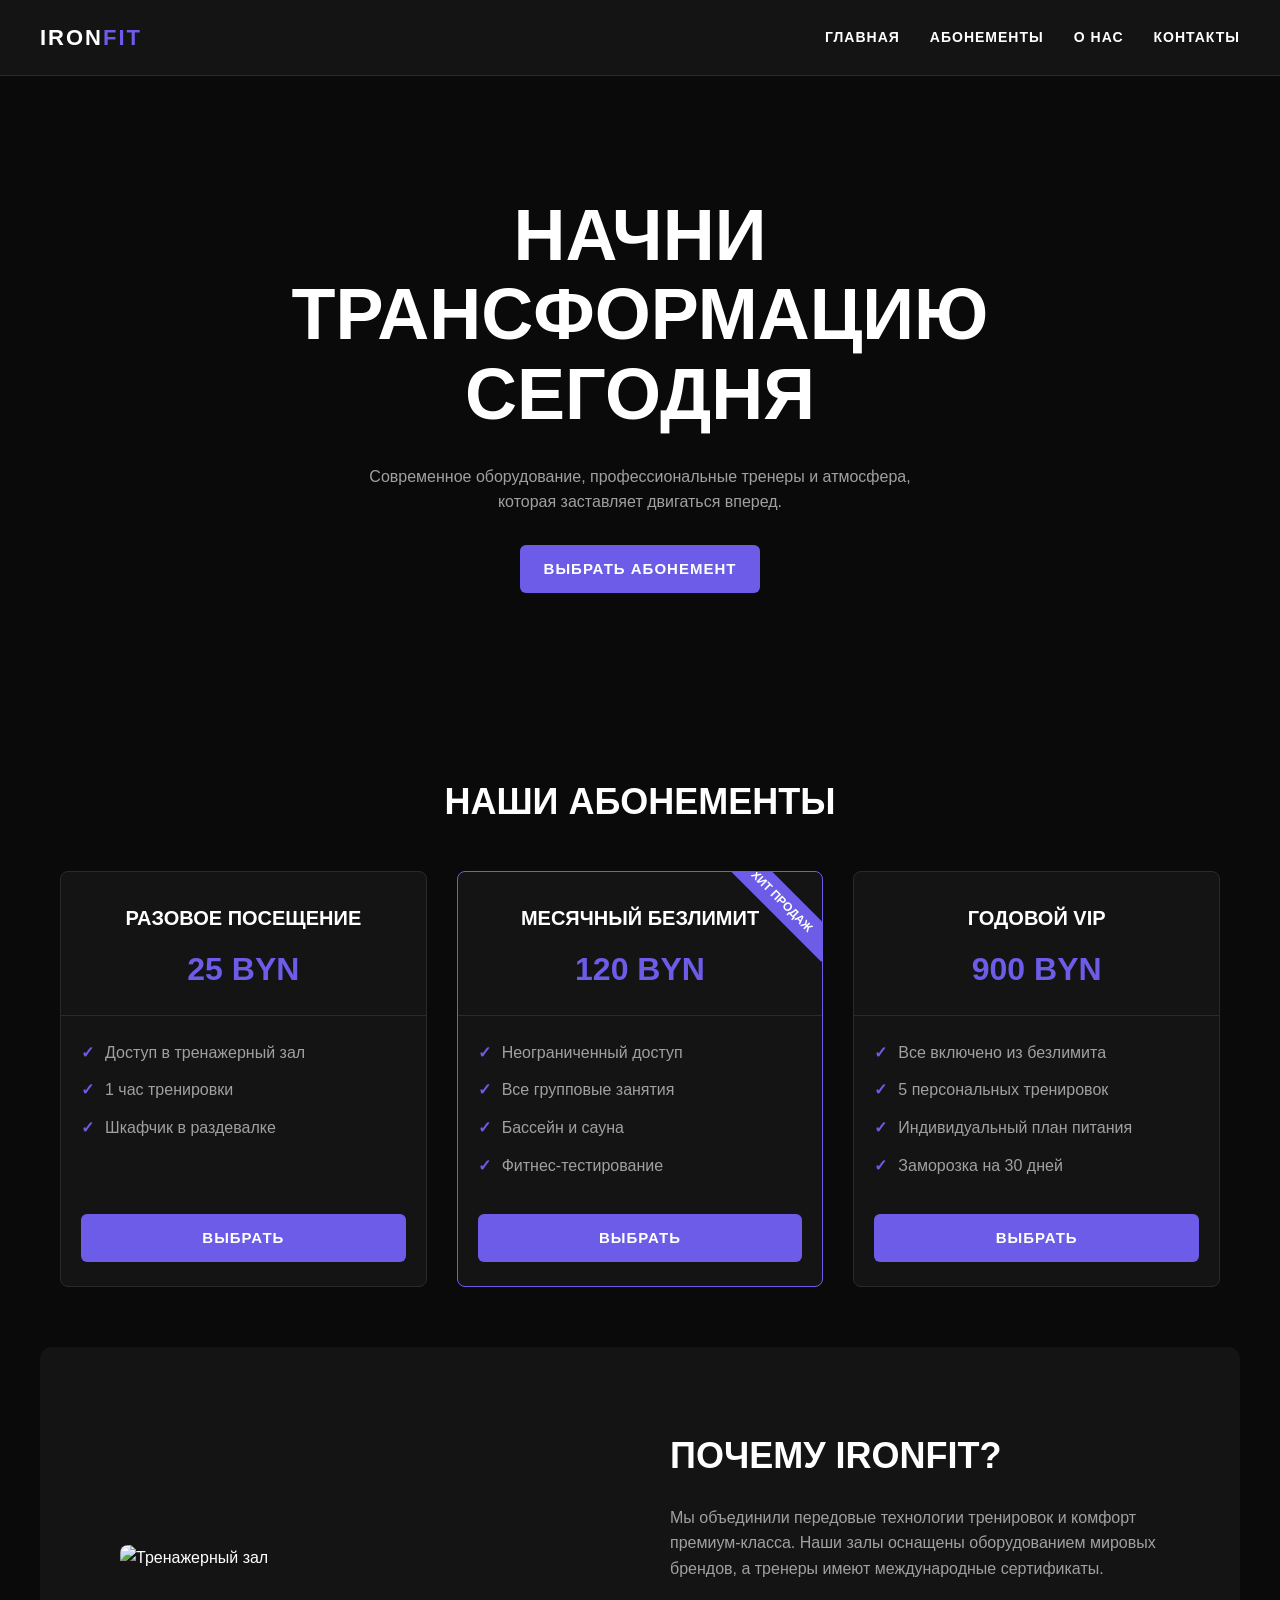
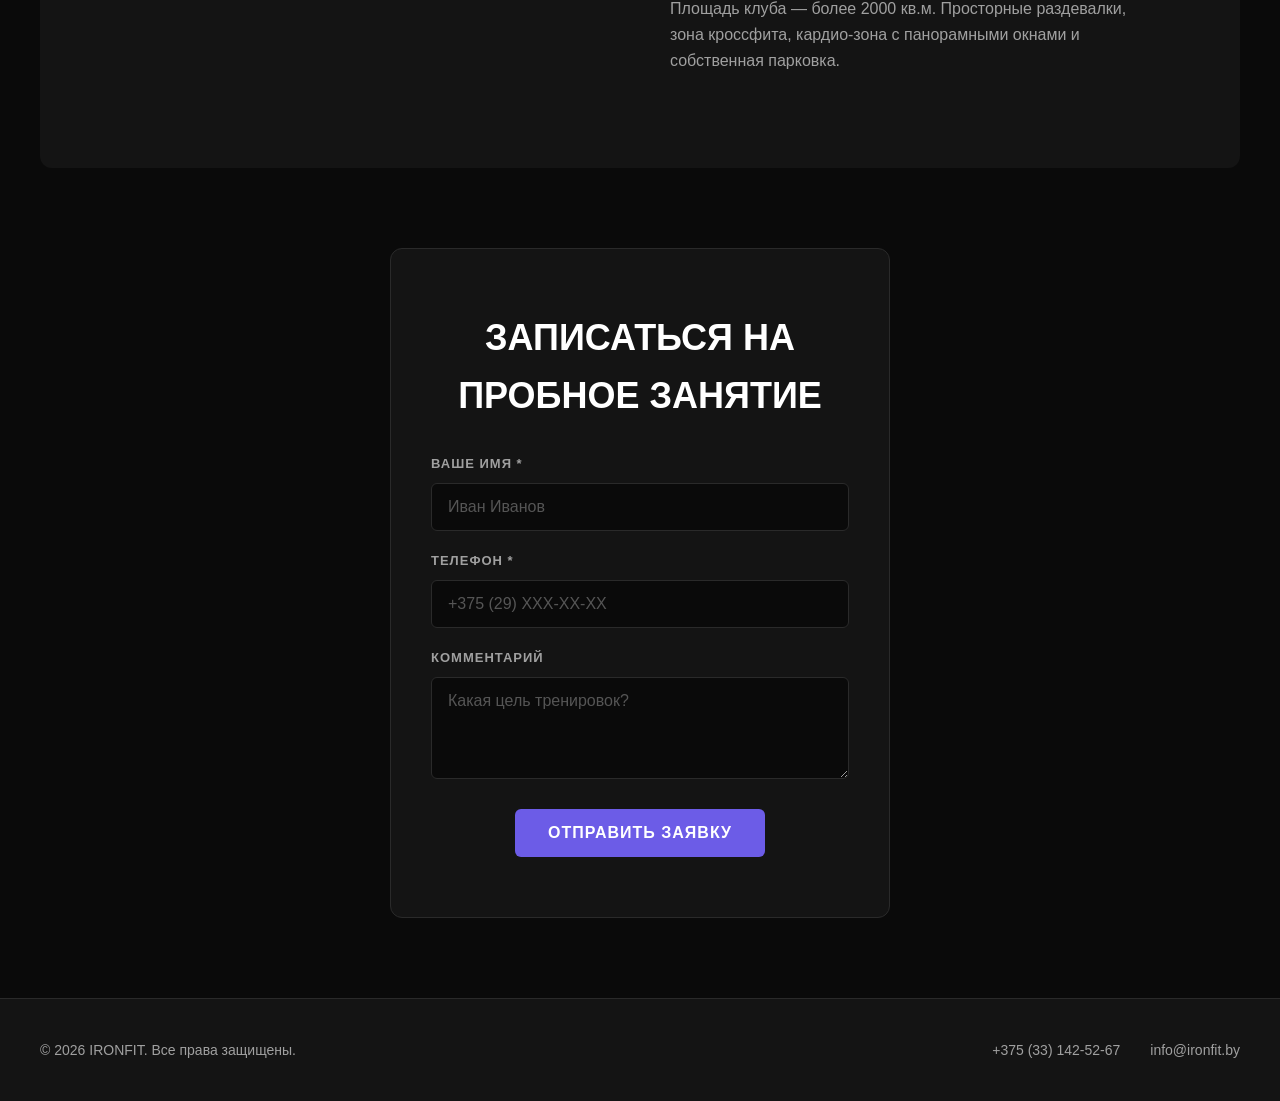
==== commit 9ad1a0fb: "Update index.html" ====
--- a/task2/index.html
+++ b/task2/index.html
@@ -136,7 +136,7 @@
                 <p>&copy; 2026 IRONFIT. Все права защищены.</p>
             </div>
             <div class="footer__contacts">
-                <a href="tel:+375291234567">+375 (29) 123-45-67</a>
+                <a href="tel:+375291234567">+375 (33) 142-52-67</a>
                 <a href="mailto:info@ironfit.by">info@ironfit.by</a>
             </div>
         </footer>
--- a/task2/style.css
+++ b/task2/style.css
@@ -6,9 +6,9 @@
     --surface-color: #141414;
     --surface-hover: #1f1f1f;
     --text-primary: #ffffff;
-    --text-secondary: #888888;
-    --accent-color: #ccff00; /* Кислотно-зеленый */
-    --accent-hover: #aadd00;
+    --text-secondary: #a0a0a0;
+    --accent-color: #6c5ce7; /* Фиолетовый акцент */
+    --accent-hover: #5649c0;
     --border-color: #2a2a2a;
     --font-main: 'Segoe UI', Tahoma, Geneva, Verdana, sans-serif;
     --transition: all 0.3s ease;
@@ -44,12 +44,11 @@
     transition: var(--transition);
 }
 
-/* Структура страницы через Grid */
 .page-wrapper {
     display: grid;
     grid-template-rows: auto 1fr auto;
     min-height: 100vh;
-    overflow-x: hidden; /* Защита от горизонтального скролла */
+    overflow-x: hidden;
 }
 
 /* Кнопки (Touch-friendly: min-height 48px) */
@@ -60,34 +59,26 @@
     min-height: 48px;
     padding: 12px 24px;
     border: none;
-    border-radius: 4px;
+    border-radius: 6px;
     font-weight: 700;
     text-transform: uppercase;
     cursor: pointer;
     transition: var(--transition);
     font-size: 15px;
     letter-spacing: 1px;
-}
-
+    text-align: center;
+}
+
+/* Все кнопки теперь одного стиля */
 .btn--primary {
     background-color: var(--accent-color);
-    color: var(--bg-color);
+    color: var(--text-primary);
 }
 
 .btn--primary:hover {
     background-color: var(--accent-hover);
     transform: translateY(-2px);
-}
-
-.btn--outline {
-    background-color: transparent;
-    color: var(--accent-color);
-    border: 2px solid var(--accent-color);
-}
-
-.btn--outline:hover {
-    background-color: var(--accent-color);
-    color: var(--bg-color);
+    box-shadow: 0 4px 15px rgba(108, 92, 231, 0.4);
 }
 
 /* =========================================
@@ -116,12 +107,10 @@
     color: var(--accent-color);
 }
 
-/* На мобильных меню скрыто */
 .nav {
     display: none; 
 }
 
-/* Гамбургер (чистый CSS) */
 .burger {
     display: flex;
     flex-direction: column;
@@ -157,21 +146,13 @@
     min-height: 70vh;
 }
 
-.hero__subtitle {
-    color: var(--accent-color);
-    font-weight: 700;
-    text-transform: uppercase;
-    letter-spacing: 3px;
-    font-size: 14px;
-    margin-bottom: 16px;
-}
-
 .hero__title {
     font-size: 36px;
     line-height: 1.1;
-    margin-bottom: 20px;
+    margin-bottom: 24px;
     text-transform: uppercase;
     font-weight: 900;
+    max-width: 800px;
 }
 
 .hero__desc {
@@ -194,18 +175,12 @@
 .section-title {
     font-size: 28px;
     text-align: center;
-    margin-bottom: 10px;
+    margin-bottom: 40px;
     text-transform: uppercase;
     font-weight: 800;
 }
 
-.section-subtitle {
-    text-align: center;
-    color: var(--text-secondary);
-    margin-bottom: 40px;
-}
-
-/* Сетка карточек */
+/* Сетка карточек: 1 колонка на мобильных */
 .plans__grid {
     display: grid;
     grid-template-columns: 1fr;
@@ -226,7 +201,7 @@
 .card:hover {
     transform: translateY(-5px);
     border-color: var(--accent-color);
-    box-shadow: 0 10px 30px rgba(204, 255, 0, 0.1);
+    box-shadow: 0 10px 30px rgba(108, 92, 231, 0.15);
 }
 
 .card--popular {
@@ -238,7 +213,7 @@
     top: 15px;
     right: -30px;
     background-color: var(--accent-color);
-    color: var(--bg-color);
+    color: var(--text-primary);
     font-size: 12px;
     font-weight: 800;
     padding: 5px 30px;
@@ -326,7 +301,7 @@
 }
 
 /* =========================================
-   6. ФОРМА (Строго по центру)
+   6. ФОРМА (Строго по центру, в столбик)
    ========================================= */
 .feedback {
     padding: 80px 20px;
@@ -334,16 +309,18 @@
 }
 
 .feedback__container {
-    max-width: 600px;
-    margin: 0 auto; /* Центрирование */
+    max-width: 500px; /* Узкий контейнер для формы */
+    margin: 0 auto;
     background-color: var(--surface-color);
     padding: 40px 20px;
     border-radius: 12px;
     border: 1px solid var(--border-color);
 }
 
+/* Форма строго в один столбик */
 .feedback__form {
     display: grid;
+    grid-template-columns: 1fr;
     gap: 20px;
 }
 
@@ -375,7 +352,6 @@
     transition: var(--transition);
 }
 
-/* Hover и Focus для полей */
 .form-group input:hover,
 .form-group textarea:hover {
     border-color: #444;
@@ -385,7 +361,7 @@
 .form-group textarea:focus {
     outline: none;
     border-color: var(--accent-color);
-    box-shadow: 0 0 0 3px rgba(204, 255, 0, 0.15);
+    box-shadow: 0 0 0 3px rgba(108, 92, 231, 0.15);
 }
 
 .form-group input::placeholder,
@@ -393,12 +369,17 @@
     color: #555;
 }
 
+/* Аккуратная кнопка отправки */
 .btn--submit {
     background-color: var(--accent-color);
-    color: var(--bg-color);
+    color: var(--text-primary);
     border: none;
     font-size: 16px;
     margin-top: 10px;
+    width: 100%;
+    max-width: 250px; /* Ограничиваем ширину */
+    margin-left: auto;
+    margin-right: auto;
 }
 
 .btn--submit:hover {
@@ -441,7 +422,6 @@
         padding: 20px 40px;
     }
 
-    /* Скрываем бургер, показываем меню */
     .burger {
         display: none;
     }
@@ -466,12 +446,11 @@
         font-size: 52px;
     }
 
-    /* Сетка абонементов в 2 колонки */
+    /* Сетка абонементов в 2 колонки на планшетах */
     .plans__grid {
         grid-template-columns: repeat(2, 1fr);
     }
 
-    /* О нас в 2 колонки */
     .about {
         flex-direction: row;
         align-items: center;
@@ -495,8 +474,8 @@
     }
 }
 
-/* Десктоп: от 1200px */
-@media (min-width: 1200px) {
+/* Десктоп: от 1024px (чтобы абонементы вставали в линию) */
+@media (min-width: 1024px) {
     .hero {
         padding: 120px 20px;
     }
@@ -507,7 +486,7 @@
         margin: 0 auto 30px;
     }
 
-    /* Сетка абонементов в 3 колонки (в линию!) */
+    /* Сетка абонементов ровно в 3 колонки (в линию!) */
     .plans__grid {
         grid-template-columns: repeat(3, 1fr);
         gap: 30px;
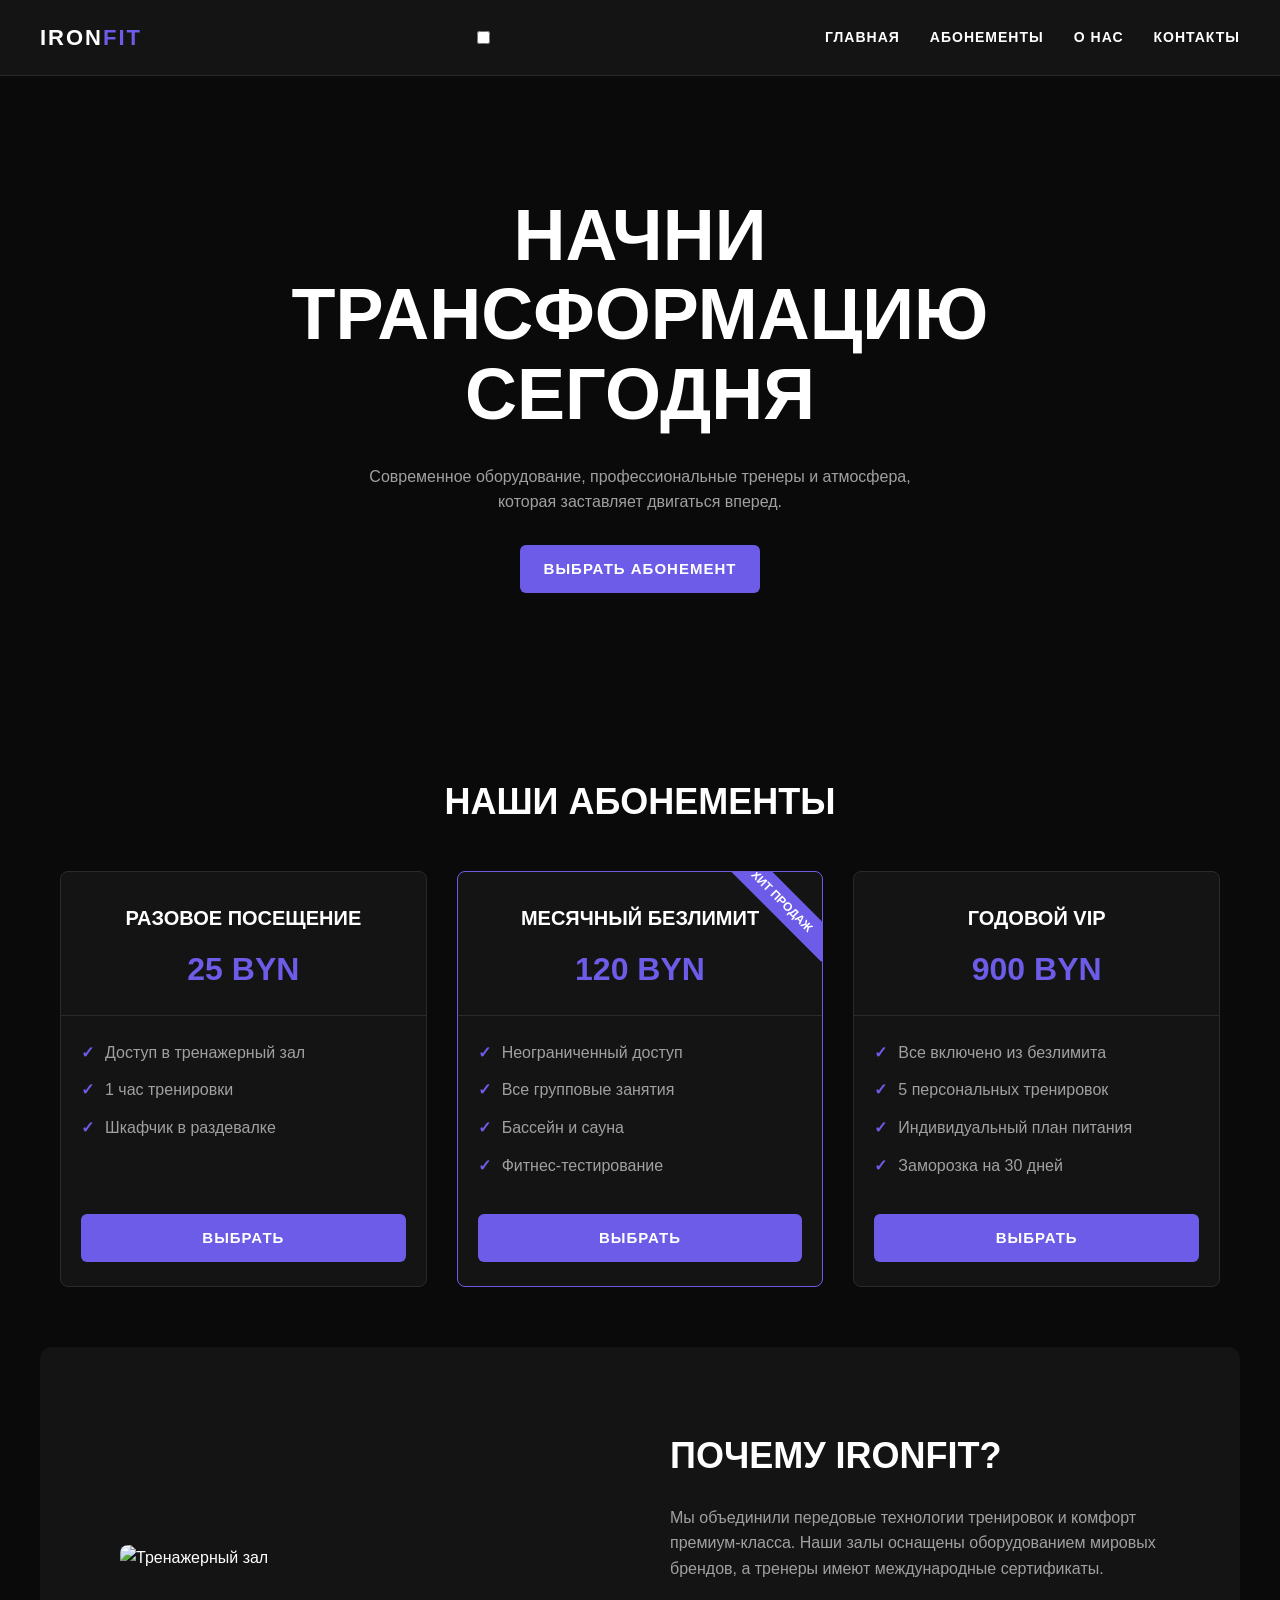
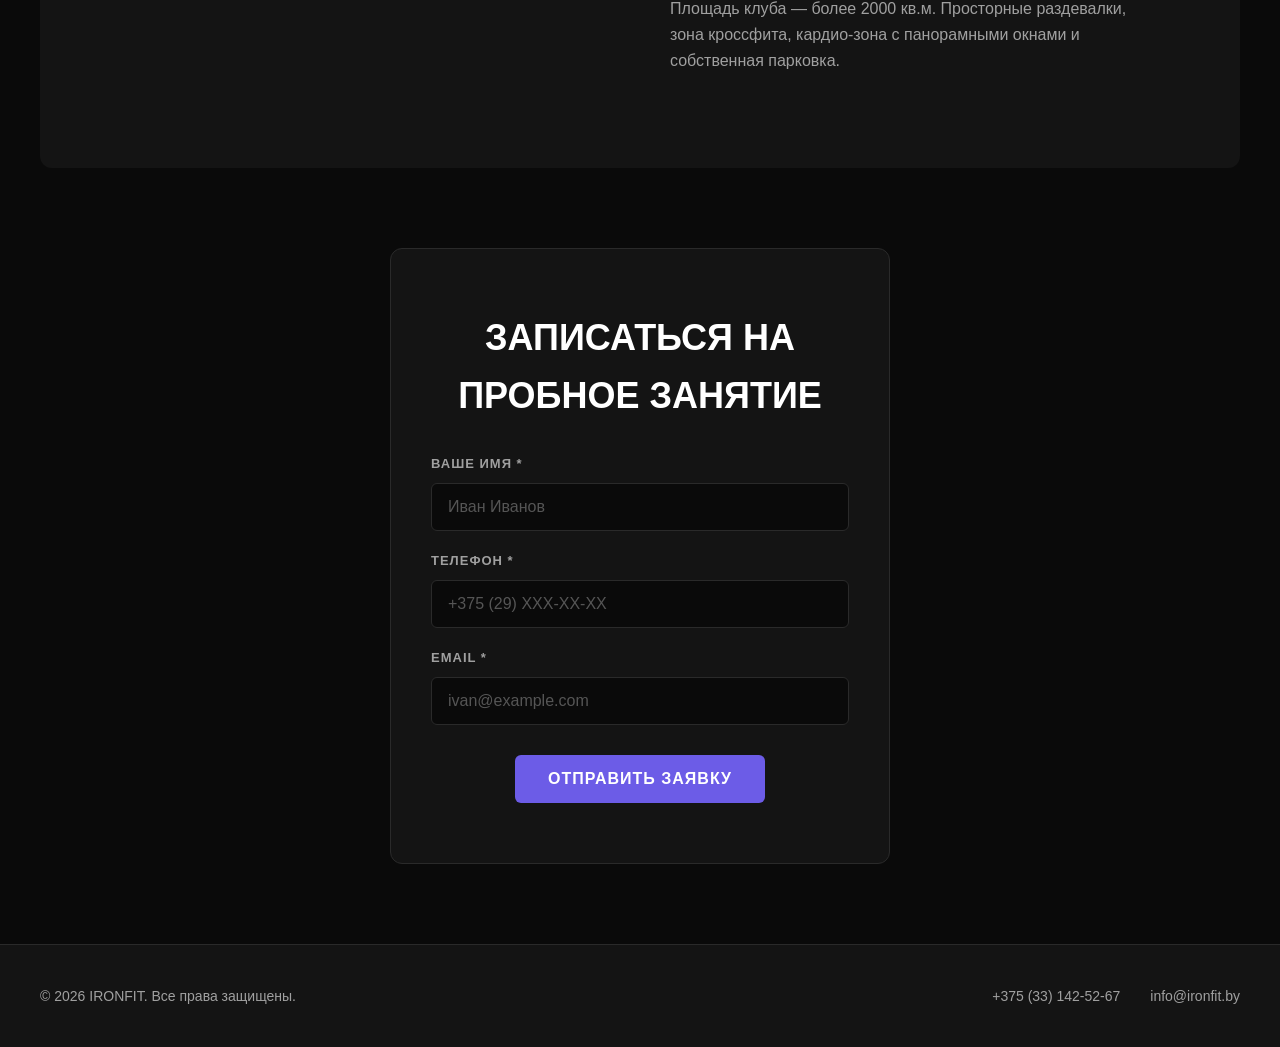
==== commit 6f703c24: "правки" ====
--- a/task2/index.html
+++ b/task2/index.html
@@ -10,21 +10,25 @@
     <div class="page-wrapper">
         <!-- Шапка -->
         <header class="header">
-            <div class="logo">IRON<span>FIT</span></div>
-            
-            <nav class="nav">
-                <a href="#hero" class="nav__link">Главная</a>
-                <a href="#plans" class="nav__link">Абонементы</a>
-                <a href="#about" class="nav__link">О нас</a>
-                <a href="#feedback" class="nav__link">Контакты</a>
-            </nav>
+    <div class="logo">IRON<span>FIT</span></div>
+    
+    
+    <input type="checkbox" id="menu-toggle" class="menu-toggle">
+    
+    <nav class="nav">
+        <a href="#hero" class="nav__link">Главная</a>
+        <a href="#plans" class="nav__link">Абонементы</a>
+        <a href="#about" class="nav__link">О нас</a>
+        <a href="#feedback" class="nav__link">Контакты</a>
+    </nav>
 
-            <div class="burger">
-                <span></span>
-                <span></span>
-                <span></span>
-            </div>
-        </header>
+   
+    <label for="menu-toggle" class="burger">
+        <span></span>
+        <span></span>
+        <span></span>
+    </label>
+</header>
 
         <main class="main">
             <!-- Герой-секция (без тонкой надписи) -->
@@ -121,9 +125,9 @@
                             <input type="tel" id="phone" name="phone" placeholder="+375 (29) XXX-XX-XX" required>
                         </div>
                         <div class="form-group">
-                            <label for="message">Комментарий</label>
-                            <textarea id="message" name="message" rows="4" placeholder="Какая цель тренировок?"></textarea>
-                        </div>
+    <label for="email">Email *</label>
+    <input type="email" id="email" name="email" placeholder="ivan@example.com" required>
+</div>
                         <button type="submit" class="btn btn--submit">Отправить заявку</button>
                     </form>
                 </div>
